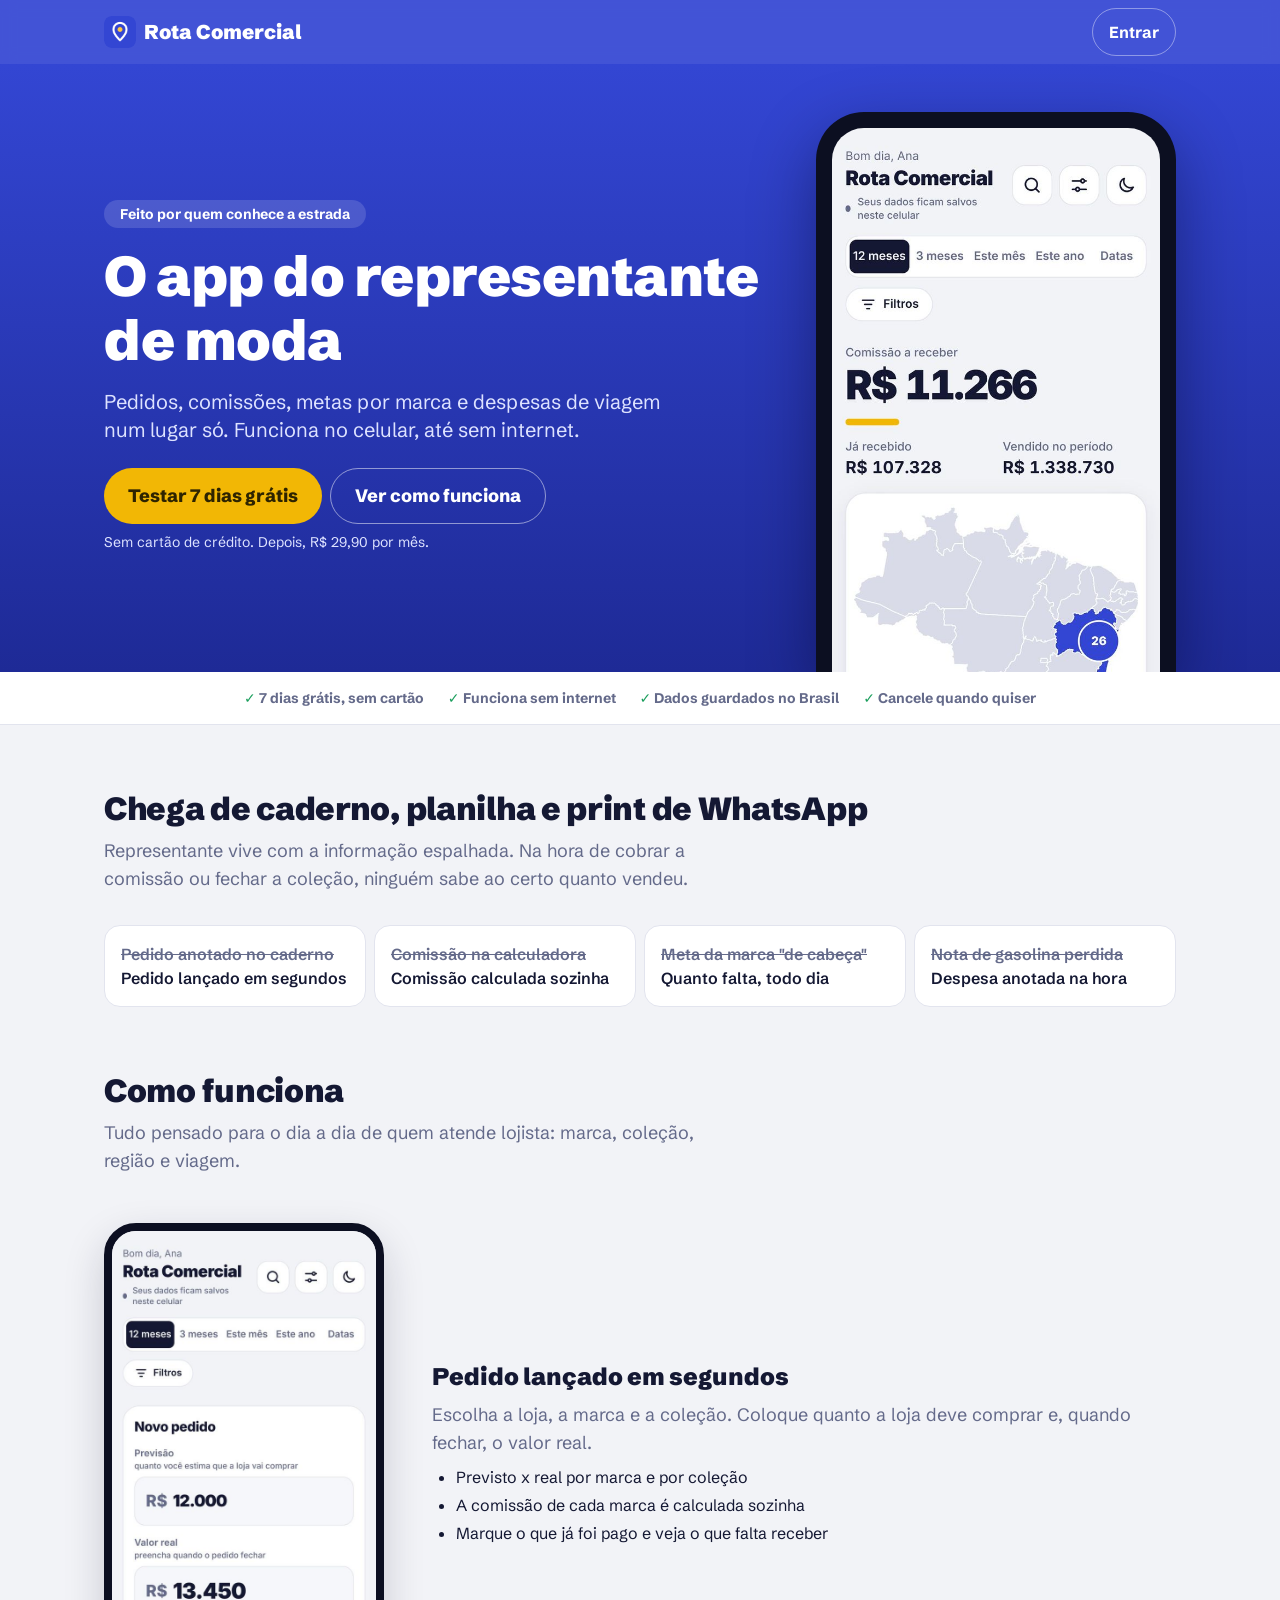
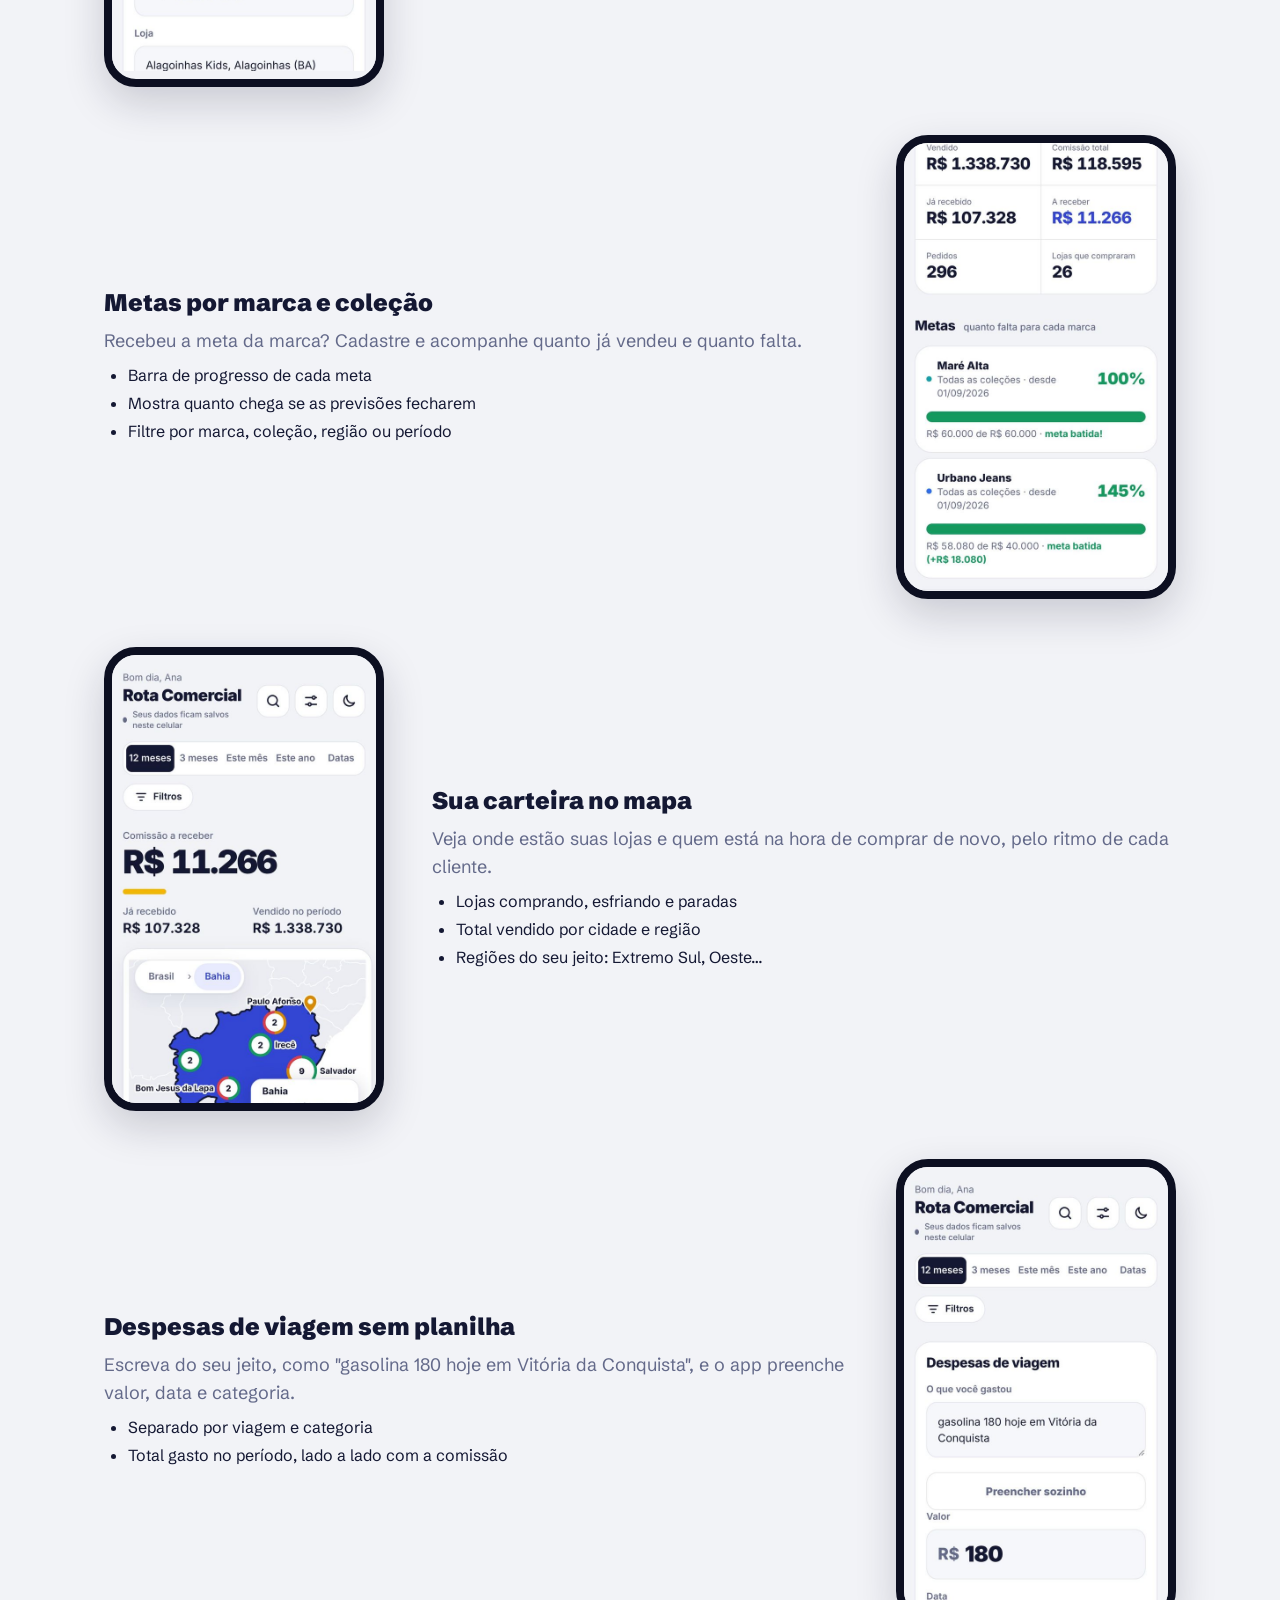
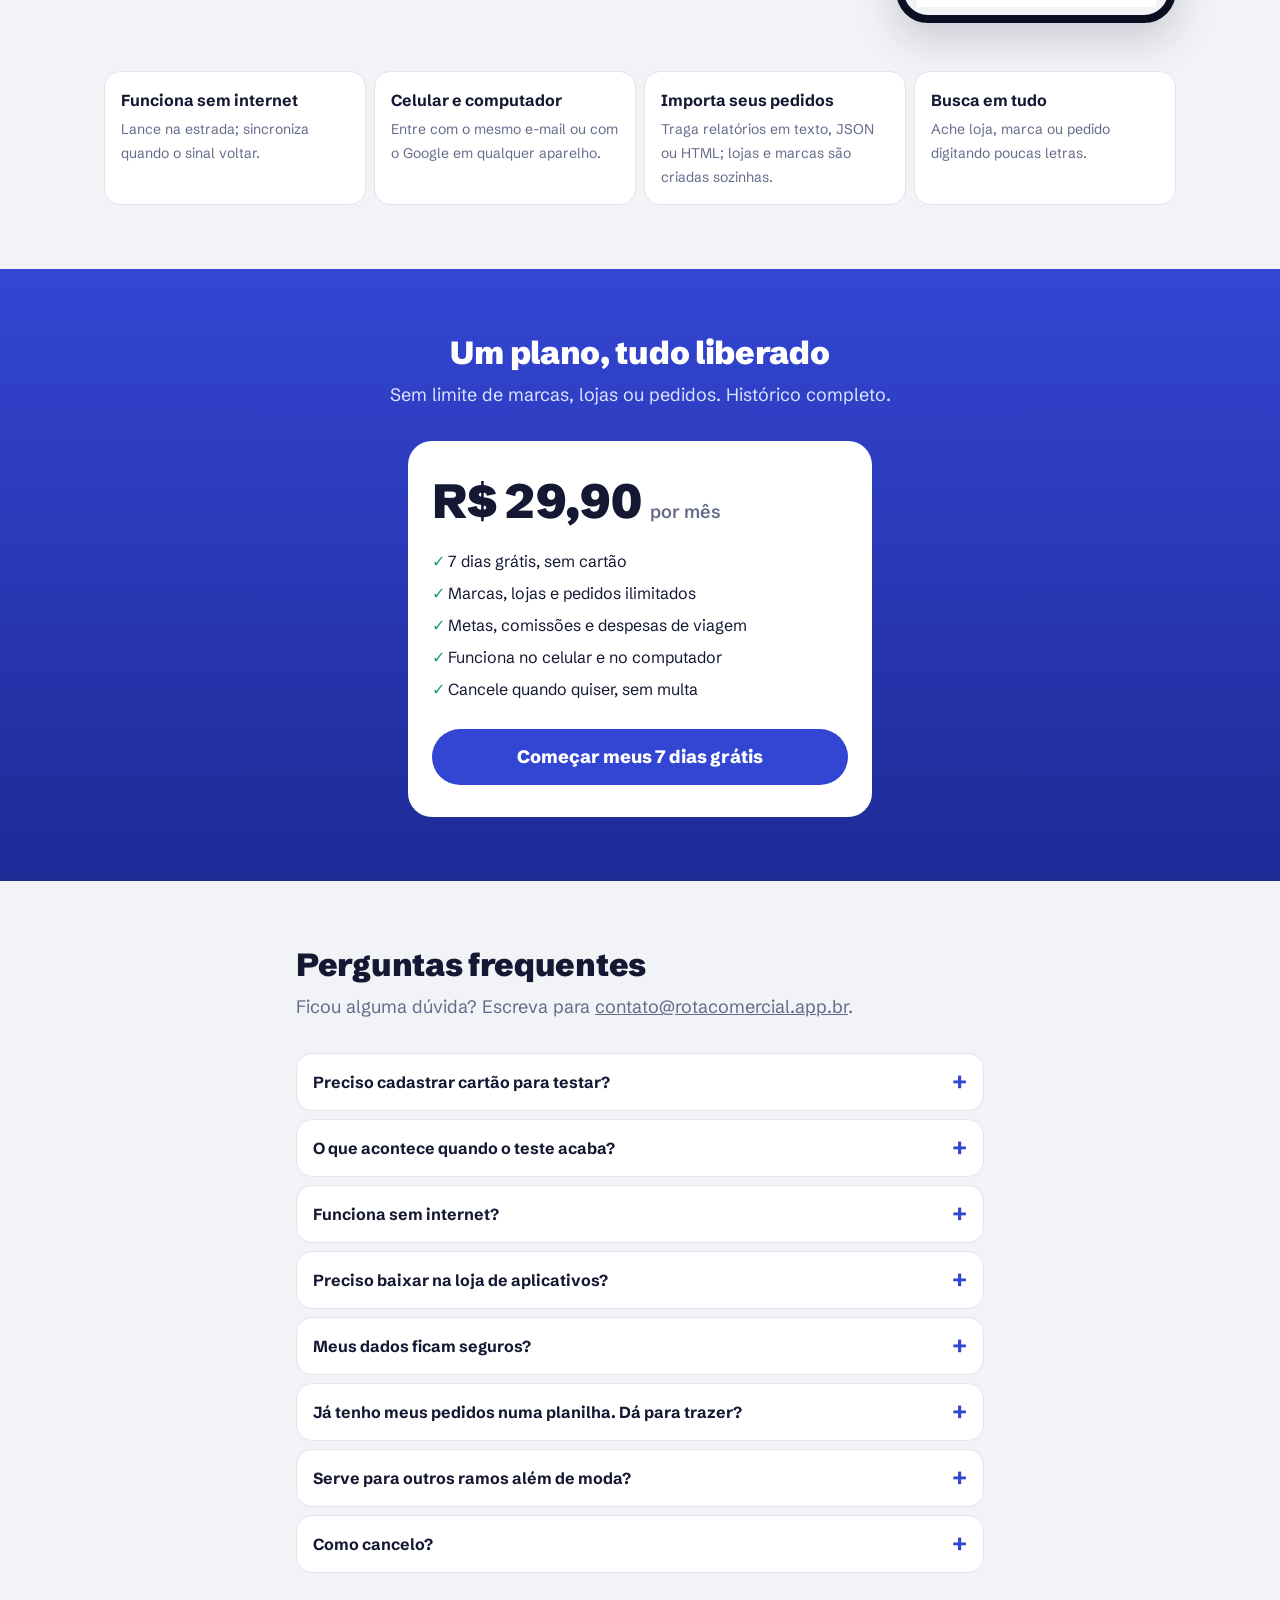
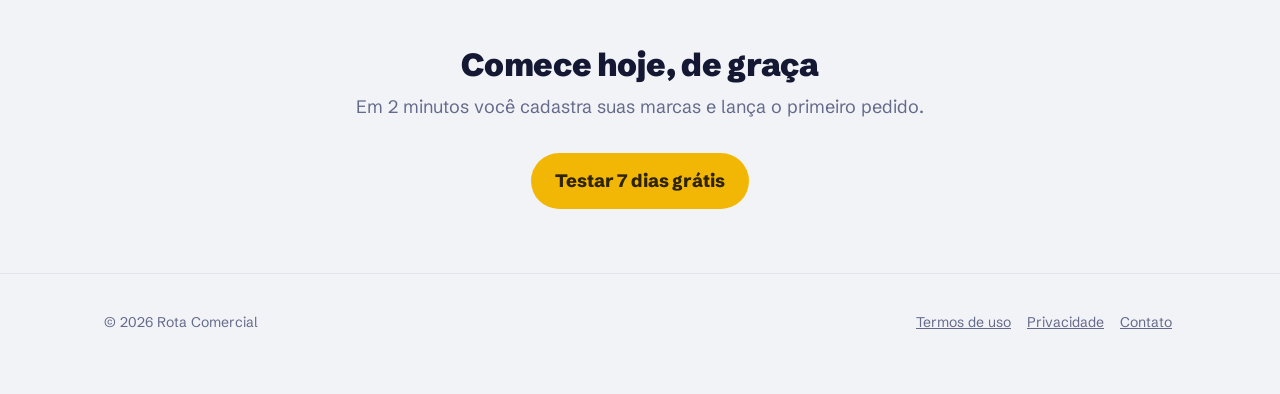
==== conheca/index.html @ 09af939c "Página de vendas com telas animadas - 4 vídeos curtos em loop (pedido, metas, mapa, despesa), sem so" ====
<!DOCTYPE html>
<html lang="pt-BR">
<head>
<meta charset="utf-8">
<meta name="viewport" content="width=device-width,initial-scale=1,viewport-fit=cover">
<title>Rota Comercial · o app do representante de moda</title>
<meta name="description" content="Pedidos, comissões, metas por marca e despesas de viagem num lugar só. Teste grátis por 7 dias, sem cartão.">
<meta property="og:title" content="Rota Comercial · o app do representante de moda">
<meta property="og:description" content="Pedidos, comissões, metas por marca e despesas de viagem num lugar só. 7 dias grátis, sem cartão.">
<meta property="og:image" content="https://rotacomercial.app.br/conheca/img/compartilhar.jpg">
<meta property="og:url" content="https://rotacomercial.app.br/conheca/">
<meta property="og:type" content="website">
<meta name="twitter:card" content="summary_large_image">
<meta name="theme-color" content="#3346D3">
<link rel="icon" type="image/png" sizes="32x32" href="../icons/favicon-32.png">
<link rel="apple-touch-icon" href="../icons/apple-touch-icon.png">
<link rel="preconnect" href="https://fonts.googleapis.com">
<link href="https://fonts.googleapis.com/css2?family=Schibsted+Grotesk:wght@400;500;600;700;800;900&display=swap" rel="stylesheet">
<style>
:root{--azul:#3346D3;--azul2:#1E2A96;--ink:#141833;--muted:#646A8A;--line:#E2E4EE;--bg:#F2F3F7;--soft:#DDE2FF;--amarelo:#F2B705;--amarelo-ink:#2E2400;--ok:#1A9E5C;
  --s1:4px;--s2:8px;--s3:16px;--s4:24px;--s5:32px;--s6:40px;--s7:48px;--s8:64px;--r1:8px;--r2:16px;--r3:24px;--pill:999px}
*{box-sizing:border-box}
html{scroll-behavior:smooth}
body{margin:0;font-family:'Schibsted Grotesk',system-ui,-apple-system,sans-serif;font-size:16px;line-height:24px;color:var(--ink);background:var(--bg)}
a{color:inherit}
.wrap{max-width:1104px;margin:0 auto;padding:0 var(--s3)}
/* topo */
.topo{position:sticky;top:0;z-index:10;background:rgba(51,70,211,.92);backdrop-filter:blur(8px);-webkit-backdrop-filter:blur(8px);color:#fff}
.topo .wrap{display:flex;align-items:center;justify-content:space-between;min-height:64px}
.marca{display:flex;align-items:center;gap:var(--s2);font-weight:900;font-size:20px;line-height:28px;text-decoration:none}
.marca img{width:32px;height:32px;border-radius:var(--r1)}
.entrar{display:inline-flex;align-items:center;min-height:48px;padding:0 var(--s3);border-radius:var(--pill);font-weight:700;text-decoration:none;border:1px solid rgba(255,255,255,.4)}
/* hero */
.hero{background:linear-gradient(180deg,var(--azul),var(--azul2));color:#fff;overflow:hidden}
.hero .wrap{display:grid;gap:var(--s5);padding-top:var(--s7);padding-bottom:0}
.selo{display:inline-block;background:rgba(255,255,255,.14);border-radius:var(--pill);padding:var(--s1) var(--s3);font-size:14px;line-height:20px;font-weight:700;margin:0 0 var(--s3)}
h1{font-size:40px;line-height:48px;font-weight:900;margin:0 0 var(--s3);letter-spacing:-.5px}
.hero p.lead{font-size:20px;line-height:28px;color:var(--soft);margin:0 0 var(--s4);max-width:560px}
.ctas{display:flex;flex-wrap:wrap;gap:var(--s2);align-items:center}
.btn{display:inline-flex;align-items:center;justify-content:center;min-height:56px;padding:0 var(--s4);border-radius:var(--pill);font-weight:800;font-size:18px;line-height:24px;text-decoration:none;border:0;cursor:pointer}
.btn.amarelo{background:var(--amarelo);color:var(--amarelo-ink)}
.btn.vazado{color:#fff;border:1px solid rgba(255,255,255,.5)}
.btn.azul{background:var(--azul);color:#fff}
.miuda{font-size:14px;line-height:20px;color:var(--soft);margin:var(--s2) 0 0}
.celular{justify-self:center;width:280px;background:#0C0F21;border-radius:48px 48px 0 0;padding:16px 16px 0;box-shadow:0 24px 64px rgba(0,0,30,.4)}
.celular{height:480px;overflow:hidden}
.celular img{display:block;width:100%;height:auto;border-radius:32px 32px 0 0}
img{max-width:100%;height:auto}
@media (min-width:880px){
  .hero .wrap{grid-template-columns:1fr 360px;align-items:end;padding-top:var(--s7)}
  .hero .texto{align-self:center;padding-bottom:var(--s5)}
  h1{font-size:56px;line-height:64px}
  .celular{width:360px;height:560px}
}
/* faixa */
.faixa{background:#fff;border-bottom:1px solid var(--line)}
.faixa ul{list-style:none;margin:0;padding:var(--s3) 0;display:flex;flex-wrap:wrap;gap:var(--s2) var(--s4);justify-content:center;font-weight:700;font-size:14px;line-height:20px;color:var(--muted)}
.faixa li::before{content:"✓ ";color:var(--ok)}
/* seções */
section{padding:var(--s8) 0}
h2{font-size:32px;line-height:40px;font-weight:900;margin:0 0 var(--s2);letter-spacing:-.3px}
.sub{color:var(--muted);font-size:18px;line-height:28px;margin:0 0 var(--s5);max-width:640px}
.dor{display:grid;gap:var(--s2);grid-template-columns:repeat(auto-fit,minmax(200px,1fr));margin-top:var(--s4)}
.dor div{background:#fff;border:1px solid var(--line);border-radius:var(--r2);padding:var(--s3);font-weight:600}
.dor s{color:var(--muted)}
.recurso{display:grid;gap:var(--s4);align-items:center;margin-top:var(--s7)}
.recurso .foto{justify-self:center;width:240px;border-radius:32px;border:8px solid #0C0F21;overflow:hidden;box-shadow:0 16px 40px rgba(20,24,51,.18);height:400px}
.recurso .foto img,.recurso .foto video{display:block;width:100%;height:auto}
.recurso h3{font-size:24px;line-height:32px;font-weight:900;margin:0 0 var(--s2)}
.recurso p{margin:0 0 var(--s2);color:var(--muted);font-size:18px;line-height:28px}
.recurso ul{margin:0;padding-left:var(--s4);color:var(--ink)}
.recurso li{margin-bottom:var(--s1)}
@media (min-width:880px){
  .recurso{grid-template-columns:280px 1fr;gap:var(--s7)}
  .recurso.inv{grid-template-columns:1fr 280px}.recurso.inv .foto{order:2}
  .recurso .foto{width:280px;height:464px}
}
.mais{display:grid;gap:var(--s2);grid-template-columns:repeat(auto-fit,minmax(240px,1fr));margin-top:var(--s7)}
.mais div{background:#fff;border:1px solid var(--line);border-radius:var(--r2);padding:var(--s3)}
.mais b{display:block;margin-bottom:var(--s1)}
.mais span{color:var(--muted);font-size:14px;line-height:20px}
/* preço */
.preco{background:linear-gradient(180deg,var(--azul),var(--azul2));color:#fff;text-align:center}
.preco .sub{color:var(--soft);margin-left:auto;margin-right:auto}
.cartao{background:#fff;color:var(--ink);max-width:464px;margin:0 auto;border-radius:var(--r3);padding:var(--s5) var(--s4);text-align:left}
.valor{font-size:48px;line-height:56px;font-weight:900}
.valor small{font-size:18px;line-height:24px;font-weight:600;color:var(--muted)}
.cartao ul{list-style:none;padding:0;margin:var(--s3) 0 var(--s4)}
.cartao li{padding:var(--s1) 0}
.cartao li::before{content:"✓  ";color:var(--ok);font-weight:900}
.cartao .btn{width:100%}
/* faq */
details{background:#fff;border:1px solid var(--line);border-radius:var(--r2);margin-bottom:var(--s2)}
summary{cursor:pointer;min-height:56px;display:flex;align-items:center;padding:var(--s2) var(--s3);font-weight:700;list-style:none}
summary::-webkit-details-marker{display:none}
summary::after{content:"+";margin-left:auto;font-size:24px;color:var(--azul);padding-left:var(--s2)}
details[open] summary::after{content:"–"}
details p{margin:0;padding:0 var(--s3) var(--s3);color:var(--muted)}
/* final */
.final{text-align:center}
.final .sub{margin-left:auto;margin-right:auto}
footer{border-top:1px solid var(--line);padding:var(--s4) 0 var(--s7);color:var(--muted);font-size:14px;line-height:20px}
footer .wrap{display:flex;flex-wrap:wrap;gap:var(--s2) var(--s3);justify-content:space-between;align-items:center}
footer nav{display:flex;flex-wrap:wrap;gap:0 var(--s2)}
footer nav a{display:inline-flex;align-items:center;min-height:48px;padding:0 var(--s1)}
</style>
</head>
<body>
<header class="topo"><div class="wrap">
  <a class="marca" href="./"><img src="../icons/icon-192.png" alt="">Rota Comercial</a>
  <a class="entrar" href="../">Entrar</a>
</div></header>

<main>
<div class="hero"><div class="wrap">
  <div class="texto">
    <p class="selo">Feito por quem conhece a estrada</p>
    <h1>O app do representante de moda</h1>
    <p class="lead">Pedidos, comissões, metas por marca e despesas de viagem num lugar só. Funciona no celular, até sem internet.</p>
    <div class="ctas">
      <a class="btn amarelo" href="../?criar=1">Testar 7 dias grátis</a>
      <a class="btn vazado" href="#como-funciona">Ver como funciona</a>
    </div>
    <p class="miuda">Sem cartão de crédito. Depois, R$ 29,90 por mês.</p>
  </div>
  <div class="celular"><img src="img/mapa.jpg" width="600" height="1154" alt="Tela inicial do app com a comissão a receber e o mapa das lojas"></div>
</div></div>

<div class="faixa"><div class="wrap"><ul>
  <li>7 dias grátis, sem cartão</li><li>Funciona sem internet</li><li>Dados guardados no Brasil</li><li>Cancele quando quiser</li>
</ul></div></div>

<section><div class="wrap">
  <h2>Chega de caderno, planilha e print de WhatsApp</h2>
  <p class="sub">Representante vive com a informação espalhada. Na hora de cobrar a comissão ou fechar a coleção, ninguém sabe ao certo quanto vendeu.</p>
  <div class="dor">
    <div><s>Pedido anotado no caderno</s><br>Pedido lançado em segundos</div>
    <div><s>Comissão na calculadora</s><br>Comissão calculada sozinha</div>
    <div><s>Meta da marca "de cabeça"</s><br>Quanto falta, todo dia</div>
    <div><s>Nota de gasolina perdida</s><br>Despesa anotada na hora</div>
  </div>
</div></section>

<section id="como-funciona" style="padding-top:0"><div class="wrap">
  <h2>Como funciona</h2>
  <p class="sub">Tudo pensado para o dia a dia de quem atende lojista: marca, coleção, região e viagem.</p>

  <div class="recurso">
    <div class="foto"><video src="video/pedido.mp4" poster="img/pedido.jpg" autoplay muted loop playsinline preload="metadata" aria-label="Lançando um pedido com previsão e valor real"></video></div>
    <div><h3>Pedido lançado em segundos</h3>
      <p>Escolha a loja, a marca e a coleção. Coloque quanto a loja deve comprar e, quando fechar, o valor real.</p>
      <ul><li>Previsto x real por marca e por coleção</li><li>A comissão de cada marca é calculada sozinha</li><li>Marque o que já foi pago e veja o que falta receber</li></ul></div>
  </div>

  <div class="recurso inv">
    <div class="foto"><video src="video/metas.mp4" poster="img/metas.jpg" autoplay muted loop playsinline preload="metadata" aria-label="Barra da meta da marca enchendo até 100%"></video></div>
    <div><h3>Metas por marca e coleção</h3>
      <p>Recebeu a meta da marca? Cadastre e acompanhe quanto já vendeu e quanto falta.</p>
      <ul><li>Barra de progresso de cada meta</li><li>Mostra quanto chega se as previsões fecharem</li><li>Filtre por marca, coleção, região ou período</li></ul></div>
  </div>

  <div class="recurso">
    <div class="foto"><video src="video/mapa-bahia.mp4" poster="img/mapa-bahia.jpg" autoplay muted loop playsinline preload="metadata" aria-label="Tocando na Bahia para ver as lojas no mapa"></video></div>
    <div><h3>Sua carteira no mapa</h3>
      <p>Veja onde estão suas lojas e quem está na hora de comprar de novo, pelo ritmo de cada cliente.</p>
      <ul><li>Lojas comprando, esfriando e paradas</li><li>Total vendido por cidade e região</li><li>Regiões do seu jeito: Extremo Sul, Oeste…</li></ul></div>
  </div>

  <div class="recurso inv">
    <div class="foto"><video src="video/despesa.mp4" poster="img/despesa.jpg" autoplay muted loop playsinline preload="metadata" aria-label="Escrevendo uma despesa e o app preenchendo sozinho"></video></div>
    <div><h3>Despesas de viagem sem planilha</h3>
      <p>Escreva do seu jeito, como "gasolina 180 hoje em Vitória da Conquista", e o app preenche valor, data e categoria.</p>
      <ul><li>Separado por viagem e categoria</li><li>Total gasto no período, lado a lado com a comissão</li></ul></div>
  </div>

  <div class="mais">
    <div><b>Funciona sem internet</b><span>Lance na estrada; sincroniza quando o sinal voltar.</span></div>
    <div><b>Celular e computador</b><span>Entre com o mesmo e-mail ou com o Google em qualquer aparelho.</span></div>
    <div><b>Importa seus pedidos</b><span>Traga relatórios em texto, JSON ou HTML; lojas e marcas são criadas sozinhas.</span></div>
    <div><b>Busca em tudo</b><span>Ache loja, marca ou pedido digitando poucas letras.</span></div>
  </div>
</div></section>

<section class="preco" id="preco"><div class="wrap">
  <h2>Um plano, tudo liberado</h2>
  <p class="sub">Sem limite de marcas, lojas ou pedidos. Histórico completo.</p>
  <div class="cartao">
    <div class="valor">R$ 29,90 <small>por mês</small></div>
    <ul><li>7 dias grátis, sem cartão</li><li>Marcas, lojas e pedidos ilimitados</li><li>Metas, comissões e despesas de viagem</li><li>Funciona no celular e no computador</li><li>Cancele quando quiser, sem multa</li></ul>
    <a class="btn azul" href="../?criar=1">Começar meus 7 dias grátis</a>
  </div>
</div></section>

<section><div class="wrap" style="max-width:720px">
  <h2>Perguntas frequentes</h2>
  <p class="sub">Ficou alguma dúvida? Escreva para <a href="mailto:contato@rotacomercial.app.br">contato@rotacomercial.app.br</a>.</p>
  <details><summary>Preciso cadastrar cartão para testar?</summary><p>Não. Você usa tudo por 7 dias sem cartão. Se gostar, assina depois por PIX.</p></details>
  <details><summary>O que acontece quando o teste acaba?</summary><p>Você continua vendo e baixando todos os seus dados. Só não consegue lançar coisas novas até assinar. Nada é apagado.</p></details>
  <details><summary>Funciona sem internet?</summary><p>Sim. O app guarda tudo no celular e envia para a sua conta quando a internet voltar.</p></details>
  <details><summary>Preciso baixar na loja de aplicativos?</summary><p>Não. Abra rotacomercial.app.br no celular e toque em "Adicionar à tela de início". Ele fica com ícone e abre como um app.</p></details>
  <details><summary>Meus dados ficam seguros?</summary><p>Ficam guardados em servidores no Brasil, só você vê, e você pode baixar ou excluir tudo quando quiser. Veja a <a href="../privacidade.html">política de privacidade</a>.</p></details>
  <details><summary>Já tenho meus pedidos numa planilha. Dá para trazer?</summary><p>Dá. O app importa relatórios em texto, JSON ou HTML e cria as lojas e marcas sozinho.</p></details>
  <details><summary>Serve para outros ramos além de moda?</summary><p>Serve para qualquer representante que trabalhe com marcas e lojas. Coleções e regiões você mesmo define.</p></details>
  <details><summary>Como cancelo?</summary><p>É só não renovar ou nos avisar. Não tem multa nem fidelidade.</p></details>
</div></section>

<section class="final" style="padding-top:0"><div class="wrap">
  <h2>Comece hoje, de graça</h2>
  <p class="sub">Em 2 minutos você cadastra suas marcas e lança o primeiro pedido.</p>
  <a class="btn amarelo" href="../?criar=1">Testar 7 dias grátis</a>
</div></section>
</main>

<footer><div class="wrap">
  <span>© 2026 Rota Comercial</span>
  <nav><a href="../termos.html">Termos de uso</a><a href="../privacidade.html">Privacidade</a><a href="mailto:contato@rotacomercial.app.br">Contato</a></nav>
</div></footer>
<script>
// Quem pediu menos movimento no aparelho vê a imagem parada
if(matchMedia('(prefers-reduced-motion: reduce)').matches)document.querySelectorAll('video').forEach(v=>{v.removeAttribute('autoplay');v.pause()});
</script>
</body>
</html>
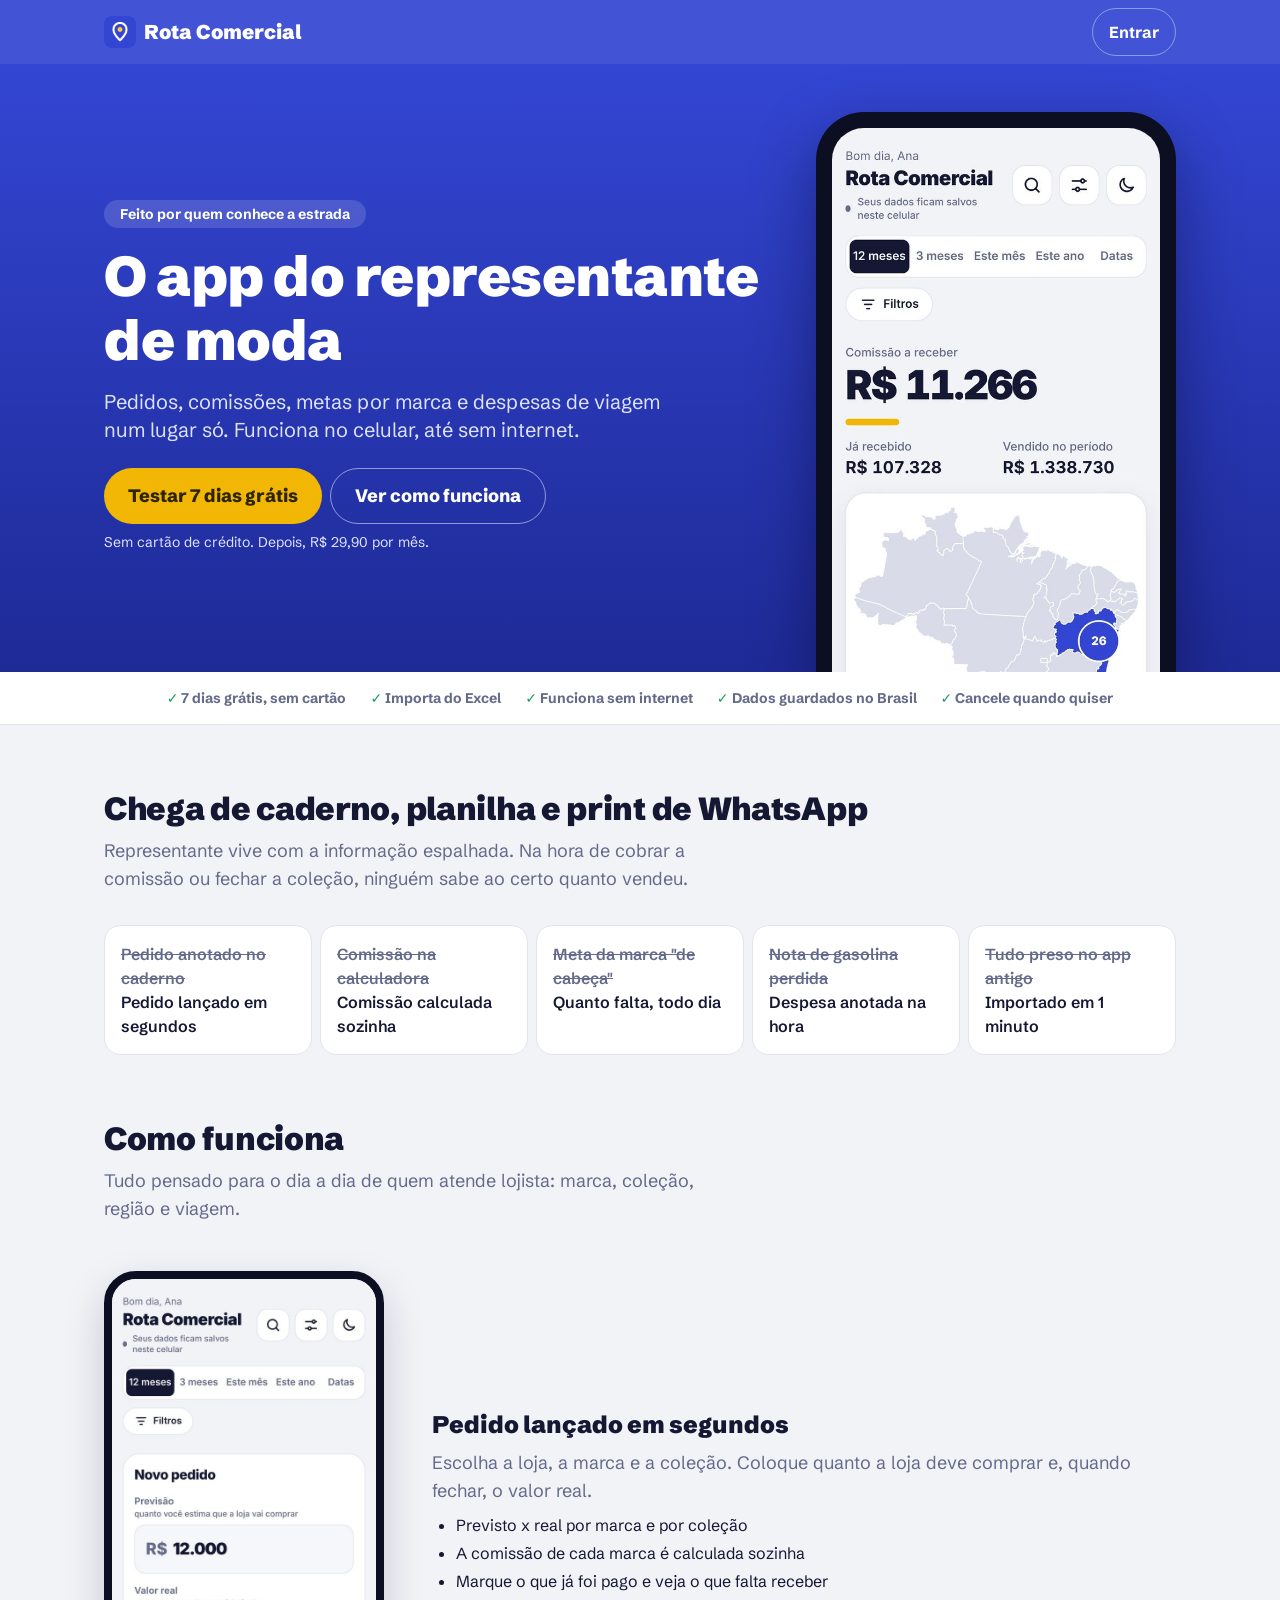
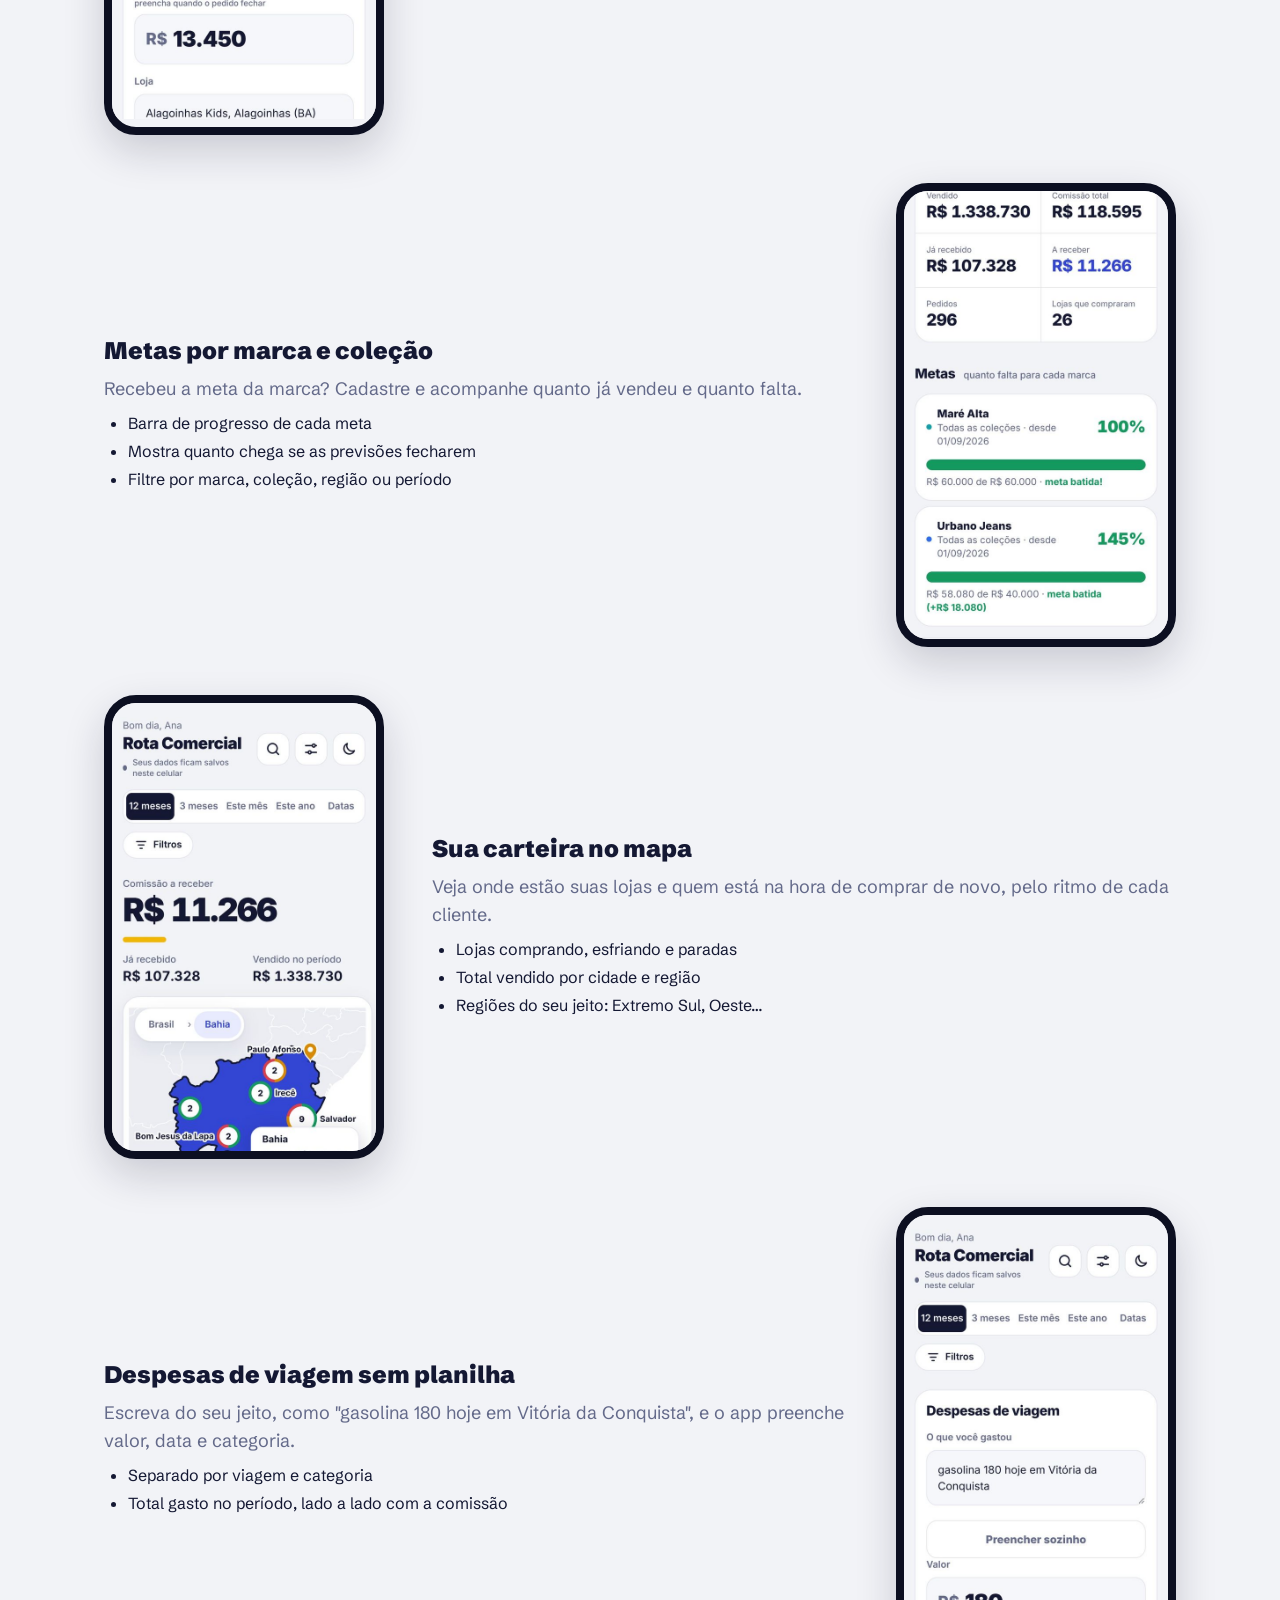
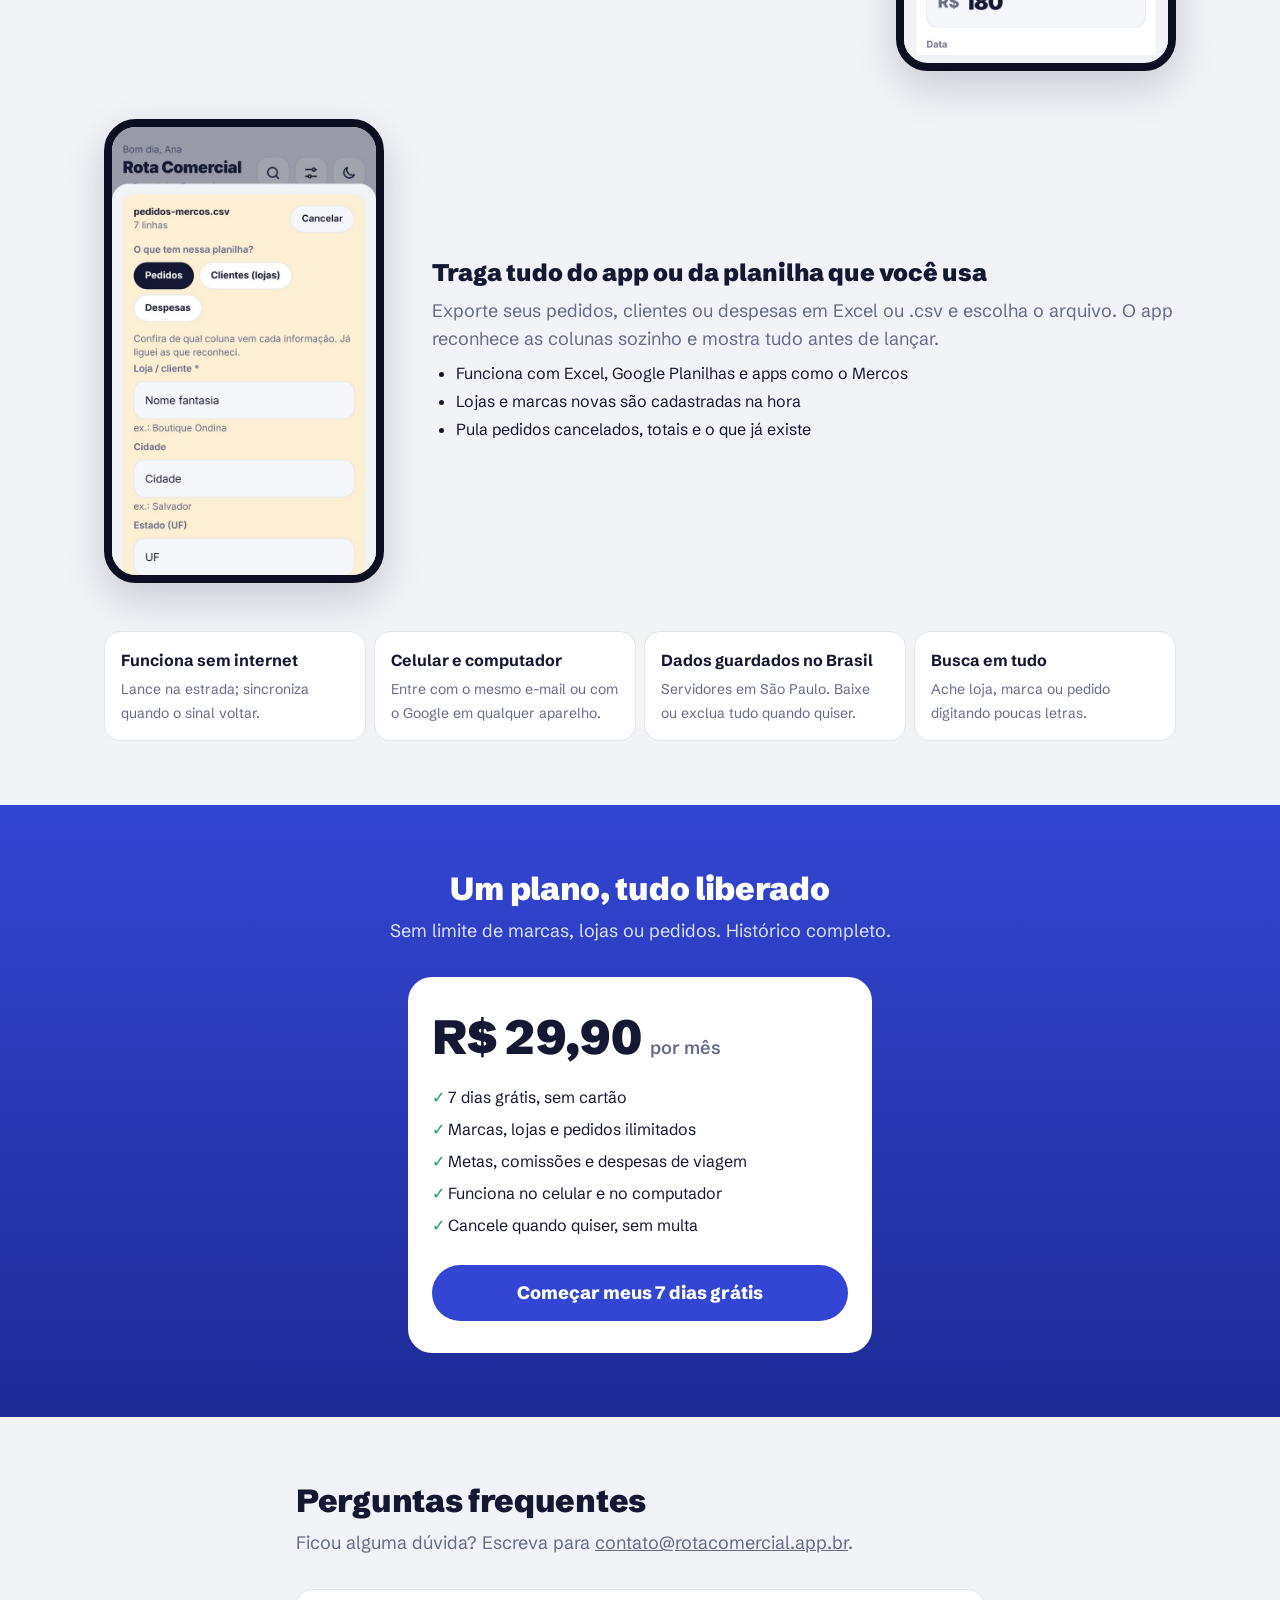
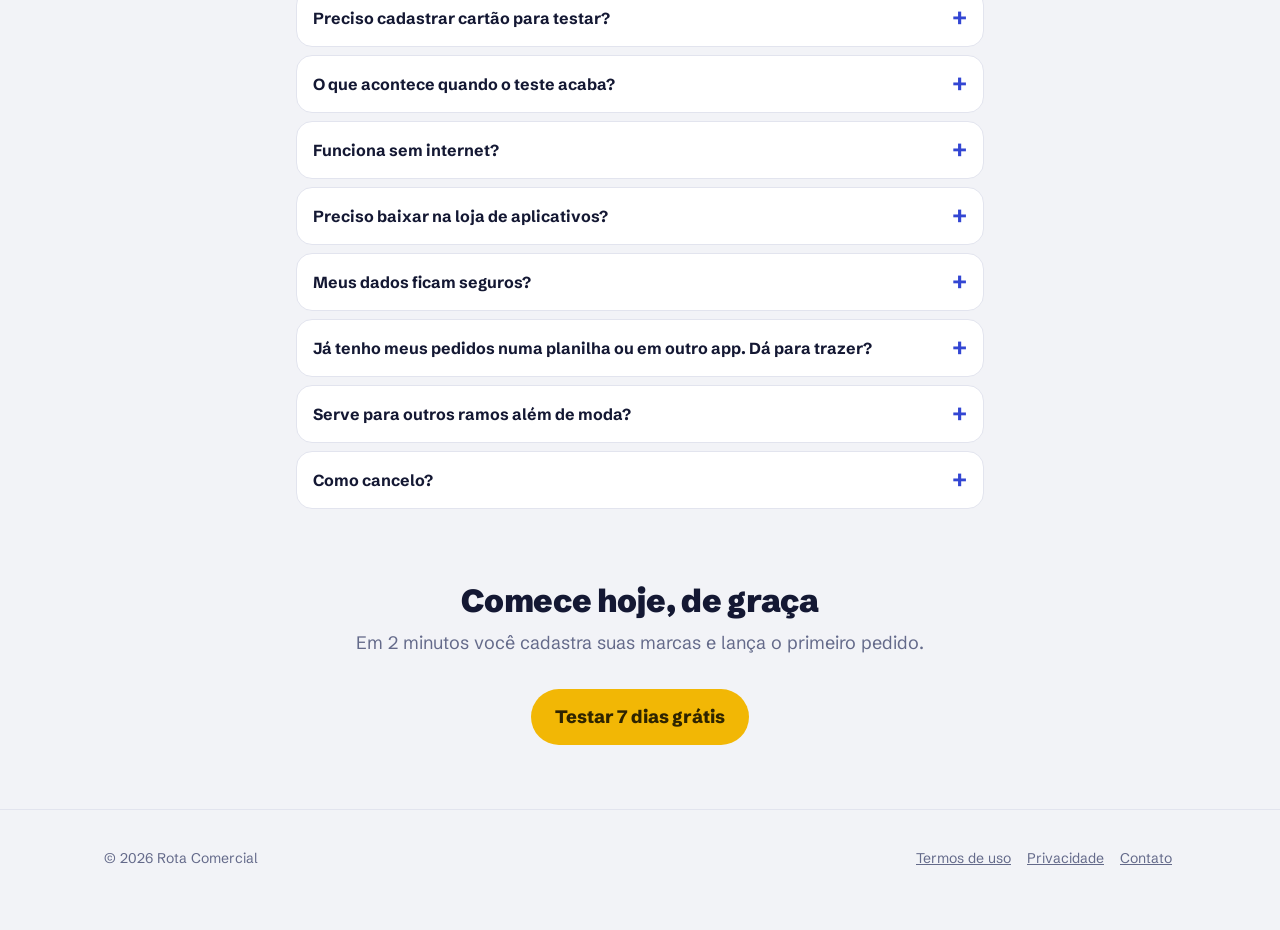
==== commit d10c97b9: "Página de vendas mostra a importação de planilhas - Novo bloco 'Traga tudo do app ou da planilha que" ====
--- a/conheca/index.html
+++ b/conheca/index.html
@@ -127,7 +127,7 @@
 </div></div>
 
 <div class="faixa"><div class="wrap"><ul>
-  <li>7 dias grátis, sem cartão</li><li>Funciona sem internet</li><li>Dados guardados no Brasil</li><li>Cancele quando quiser</li>
+  <li>7 dias grátis, sem cartão</li><li>Importa do Excel</li><li>Funciona sem internet</li><li>Dados guardados no Brasil</li><li>Cancele quando quiser</li>
 </ul></div></div>
 
 <section><div class="wrap">
@@ -138,6 +138,7 @@
     <div><s>Comissão na calculadora</s><br>Comissão calculada sozinha</div>
     <div><s>Meta da marca "de cabeça"</s><br>Quanto falta, todo dia</div>
     <div><s>Nota de gasolina perdida</s><br>Despesa anotada na hora</div>
+    <div><s>Tudo preso no app antigo</s><br>Importado em 1 minuto</div>
   </div>
 </div></section>
 
@@ -173,10 +174,17 @@
       <ul><li>Separado por viagem e categoria</li><li>Total gasto no período, lado a lado com a comissão</li></ul></div>
   </div>
 
+  <div class="recurso" id="importar">
+    <div class="foto"><video src="video/importar.mp4" poster="img/importar.jpg" autoplay muted loop playsinline preload="metadata" aria-label="Importando uma planilha de pedidos: o app reconhece as colunas e lança tudo"></video></div>
+    <div><h3>Traga tudo do app ou da planilha que você usa</h3>
+      <p>Exporte seus pedidos, clientes ou despesas em Excel ou .csv e escolha o arquivo. O app reconhece as colunas sozinho e mostra tudo antes de lançar.</p>
+      <ul><li>Funciona com Excel, Google Planilhas e apps como o Mercos</li><li>Lojas e marcas novas são cadastradas na hora</li><li>Pula pedidos cancelados, totais e o que já existe</li></ul></div>
+  </div>
+
   <div class="mais">
     <div><b>Funciona sem internet</b><span>Lance na estrada; sincroniza quando o sinal voltar.</span></div>
     <div><b>Celular e computador</b><span>Entre com o mesmo e-mail ou com o Google em qualquer aparelho.</span></div>
-    <div><b>Importa seus pedidos</b><span>Traga relatórios em texto, JSON ou HTML; lojas e marcas são criadas sozinhas.</span></div>
+    <div><b>Dados guardados no Brasil</b><span>Servidores em São Paulo. Baixe ou exclua tudo quando quiser.</span></div>
     <div><b>Busca em tudo</b><span>Ache loja, marca ou pedido digitando poucas letras.</span></div>
   </div>
 </div></section>
@@ -199,7 +207,7 @@
   <details><summary>Funciona sem internet?</summary><p>Sim. O app guarda tudo no celular e envia para a sua conta quando a internet voltar.</p></details>
   <details><summary>Preciso baixar na loja de aplicativos?</summary><p>Não. Abra rotacomercial.app.br no celular e toque em "Adicionar à tela de início". Ele fica com ícone e abre como um app.</p></details>
   <details><summary>Meus dados ficam seguros?</summary><p>Ficam guardados em servidores no Brasil, só você vê, e você pode baixar ou excluir tudo quando quiser. Veja a <a href="../privacidade.html">política de privacidade</a>.</p></details>
-  <details><summary>Já tenho meus pedidos numa planilha. Dá para trazer?</summary><p>Dá. O app importa relatórios em texto, JSON ou HTML e cria as lojas e marcas sozinho.</p></details>
+  <details><summary>Já tenho meus pedidos numa planilha ou em outro app. Dá para trazer?</summary><p>Dá. Exporte em Excel (.xlsx) ou .csv, ou copie a tabela, e importe em Ajustes. O app reconhece as colunas, cadastra as lojas e marcas novas e não repete o que já existe.</p></details>
   <details><summary>Serve para outros ramos além de moda?</summary><p>Serve para qualquer representante que trabalhe com marcas e lojas. Coleções e regiões você mesmo define.</p></details>
   <details><summary>Como cancelo?</summary><p>É só não renovar ou nos avisar. Não tem multa nem fidelidade.</p></details>
 </div></section>
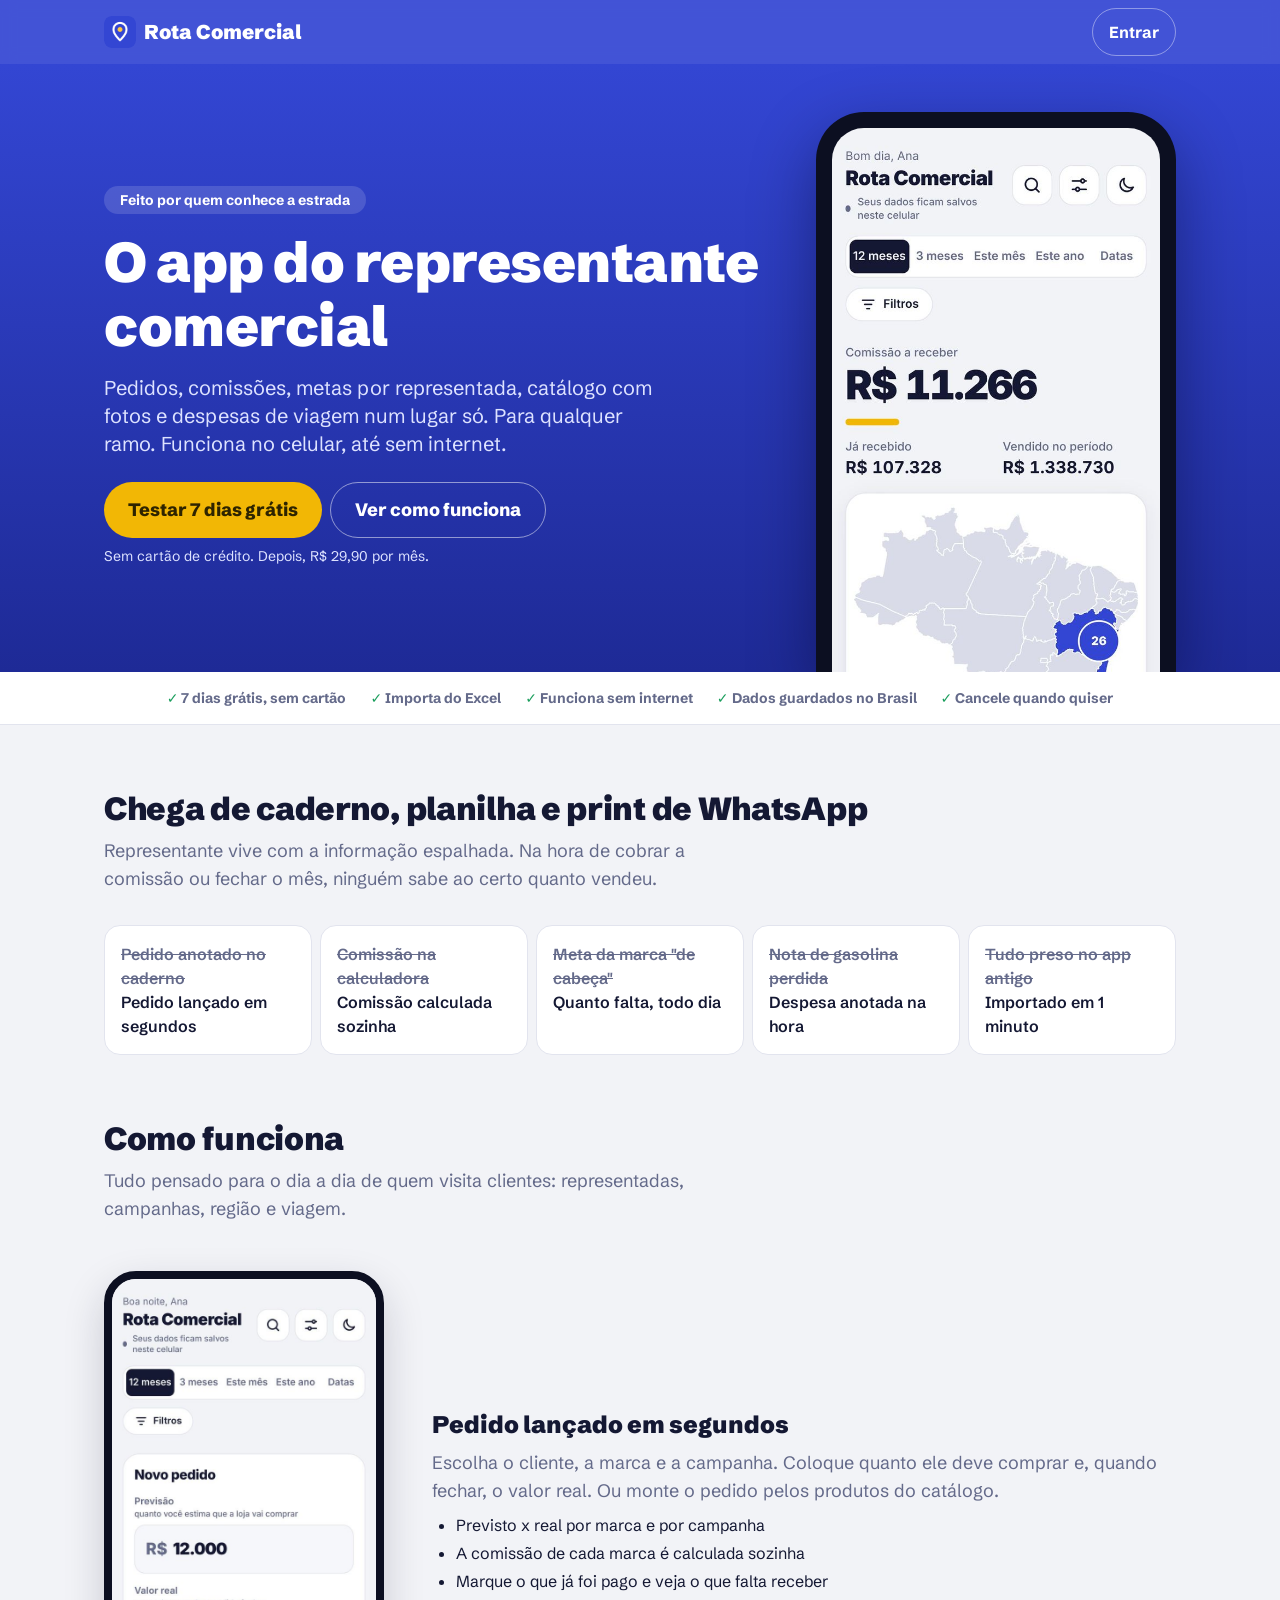
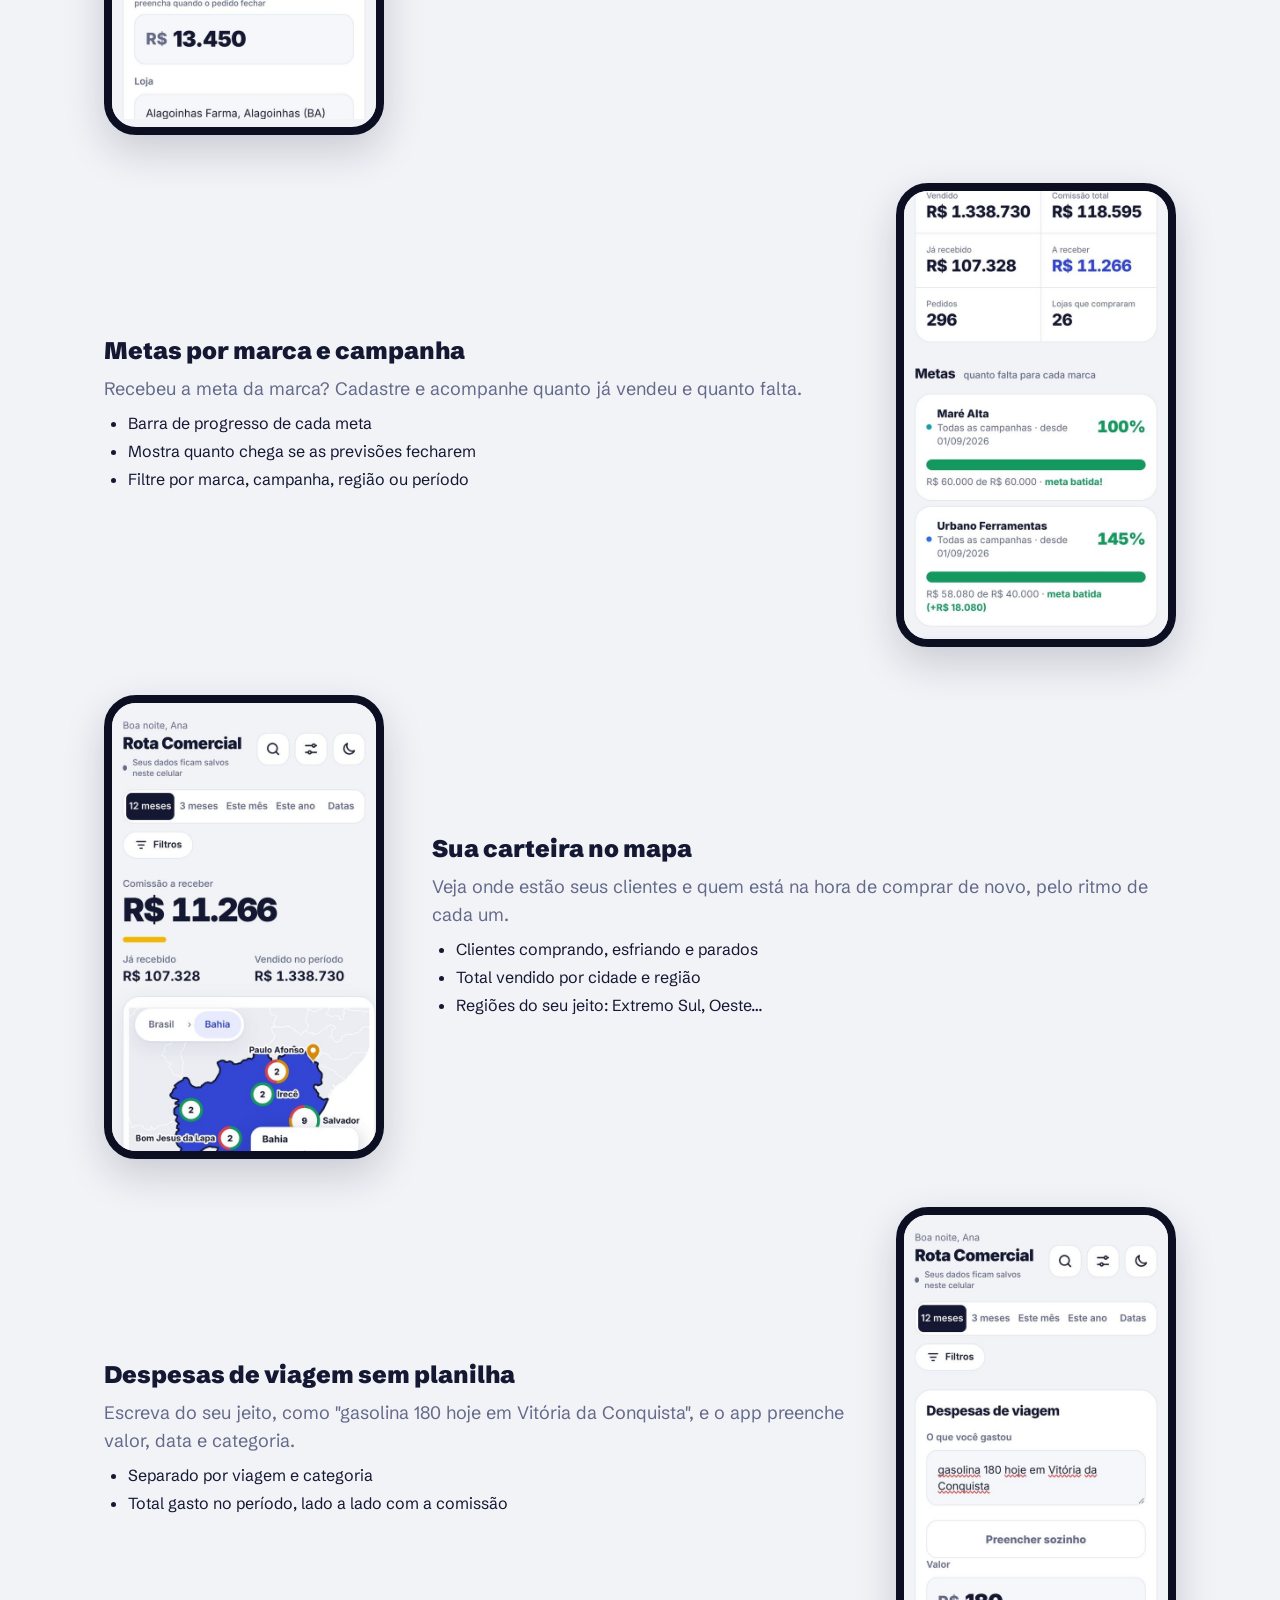
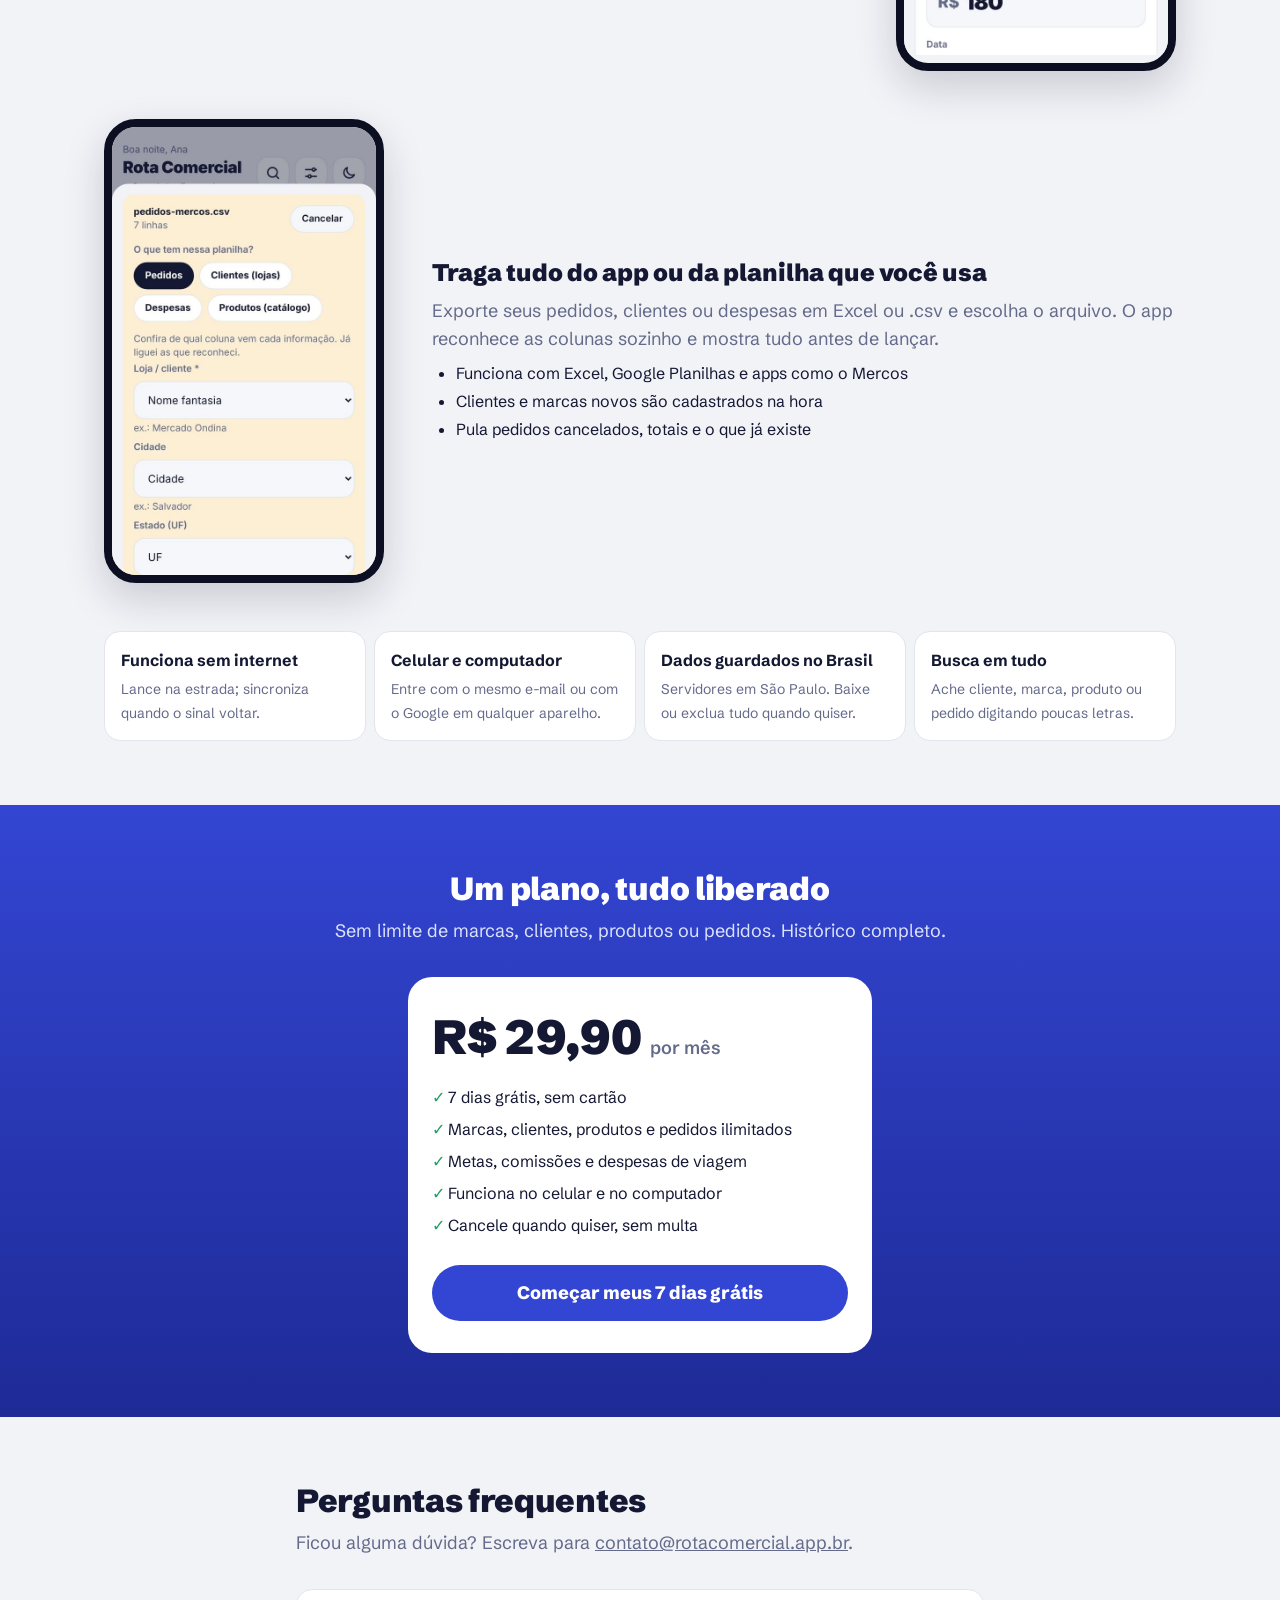
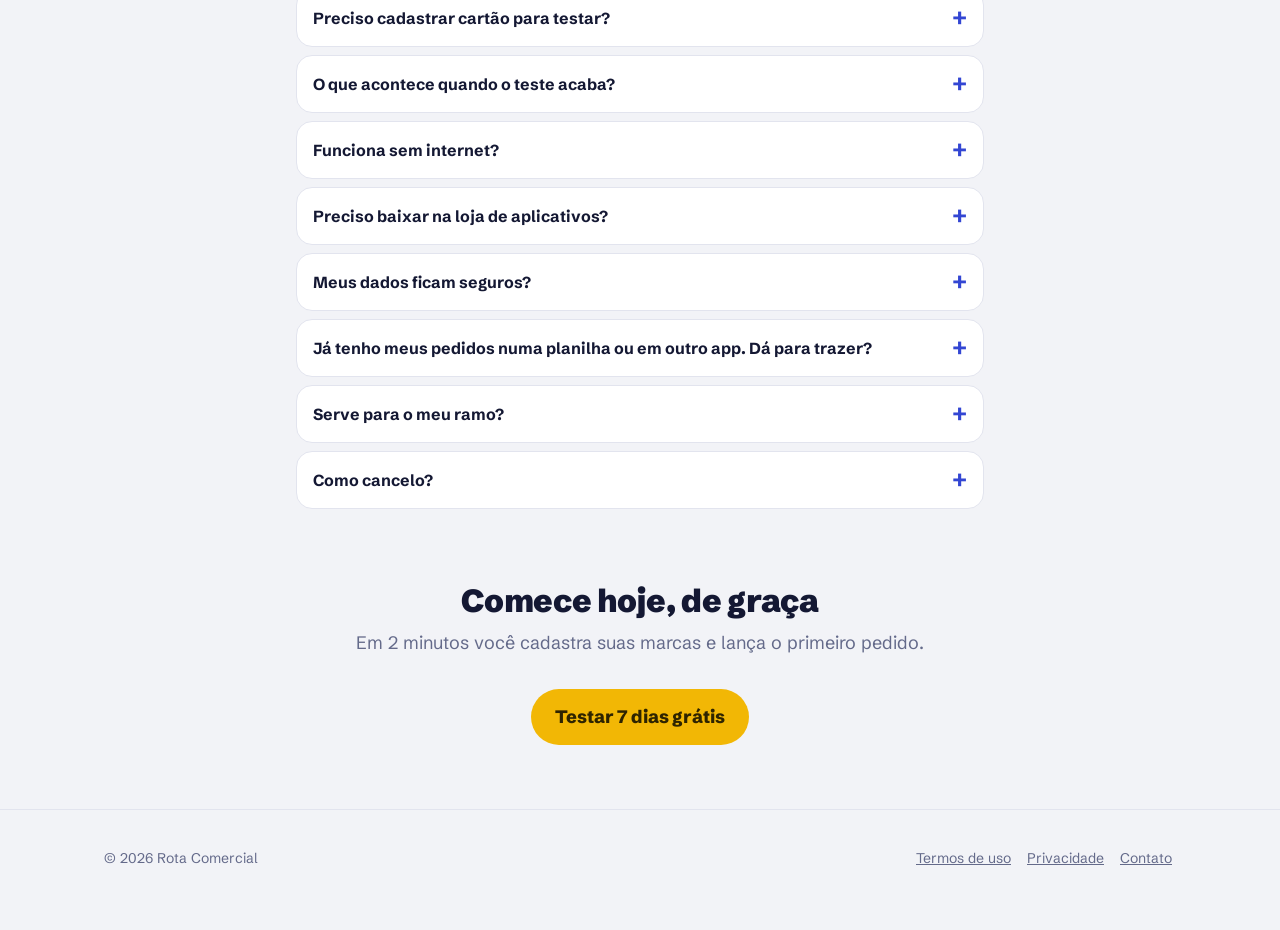
==== commit c886e6c7: "Para representantes de qualquer ramo, não só moda - Página de vendas: 'O app do representante comerc" ====
--- a/conheca/index.html
+++ b/conheca/index.html
@@ -3,10 +3,10 @@
 <head>
 <meta charset="utf-8">
 <meta name="viewport" content="width=device-width,initial-scale=1,viewport-fit=cover">
-<title>Rota Comercial · o app do representante de moda</title>
-<meta name="description" content="Pedidos, comissões, metas por marca e despesas de viagem num lugar só. Teste grátis por 7 dias, sem cartão.">
-<meta property="og:title" content="Rota Comercial · o app do representante de moda">
-<meta property="og:description" content="Pedidos, comissões, metas por marca e despesas de viagem num lugar só. 7 dias grátis, sem cartão.">
+<title>Rota Comercial · o app do representante comercial</title>
+<meta name="description" content="O app do representante comercial de qualquer ramo: pedidos, comissões, metas por marca, catálogo com fotos e despesas de viagem. Teste grátis por 7 dias, sem cartão.">
+<meta property="og:title" content="Rota Comercial · o app do representante comercial">
+<meta property="og:description" content="Pedidos, comissões, metas, catálogo e despesas de viagem para representantes de qualquer ramo. 7 dias grátis, sem cartão.">
 <meta property="og:image" content="https://rotacomercial.app.br/conheca/img/compartilhar.jpg">
 <meta property="og:url" content="https://rotacomercial.app.br/conheca/">
 <meta property="og:type" content="website">
@@ -115,8 +115,8 @@
 <div class="hero"><div class="wrap">
   <div class="texto">
     <p class="selo">Feito por quem conhece a estrada</p>
-    <h1>O app do representante de moda</h1>
-    <p class="lead">Pedidos, comissões, metas por marca e despesas de viagem num lugar só. Funciona no celular, até sem internet.</p>
+    <h1>O app do representante comercial</h1>
+    <p class="lead">Pedidos, comissões, metas por representada, catálogo com fotos e despesas de viagem num lugar só. Para qualquer ramo. Funciona no celular, até sem internet.</p>
     <div class="ctas">
       <a class="btn amarelo" href="../?criar=1">Testar 7 dias grátis</a>
       <a class="btn vazado" href="#como-funciona">Ver como funciona</a>
@@ -132,7 +132,7 @@
 
 <section><div class="wrap">
   <h2>Chega de caderno, planilha e print de WhatsApp</h2>
-  <p class="sub">Representante vive com a informação espalhada. Na hora de cobrar a comissão ou fechar a coleção, ninguém sabe ao certo quanto vendeu.</p>
+  <p class="sub">Representante vive com a informação espalhada. Na hora de cobrar a comissão ou fechar o mês, ninguém sabe ao certo quanto vendeu.</p>
   <div class="dor">
     <div><s>Pedido anotado no caderno</s><br>Pedido lançado em segundos</div>
     <div><s>Comissão na calculadora</s><br>Comissão calculada sozinha</div>
@@ -144,27 +144,27 @@
 
 <section id="como-funciona" style="padding-top:0"><div class="wrap">
   <h2>Como funciona</h2>
-  <p class="sub">Tudo pensado para o dia a dia de quem atende lojista: marca, coleção, região e viagem.</p>
+  <p class="sub">Tudo pensado para o dia a dia de quem visita clientes: representadas, campanhas, região e viagem.</p>
 
   <div class="recurso">
     <div class="foto"><video src="video/pedido.mp4" poster="img/pedido.jpg" autoplay muted loop playsinline preload="metadata" aria-label="Lançando um pedido com previsão e valor real"></video></div>
     <div><h3>Pedido lançado em segundos</h3>
-      <p>Escolha a loja, a marca e a coleção. Coloque quanto a loja deve comprar e, quando fechar, o valor real.</p>
-      <ul><li>Previsto x real por marca e por coleção</li><li>A comissão de cada marca é calculada sozinha</li><li>Marque o que já foi pago e veja o que falta receber</li></ul></div>
+      <p>Escolha o cliente, a marca e a campanha. Coloque quanto ele deve comprar e, quando fechar, o valor real. Ou monte o pedido pelos produtos do catálogo.</p>
+      <ul><li>Previsto x real por marca e por campanha</li><li>A comissão de cada marca é calculada sozinha</li><li>Marque o que já foi pago e veja o que falta receber</li></ul></div>
   </div>
 
   <div class="recurso inv">
     <div class="foto"><video src="video/metas.mp4" poster="img/metas.jpg" autoplay muted loop playsinline preload="metadata" aria-label="Barra da meta da marca enchendo até 100%"></video></div>
-    <div><h3>Metas por marca e coleção</h3>
+    <div><h3>Metas por marca e campanha</h3>
       <p>Recebeu a meta da marca? Cadastre e acompanhe quanto já vendeu e quanto falta.</p>
-      <ul><li>Barra de progresso de cada meta</li><li>Mostra quanto chega se as previsões fecharem</li><li>Filtre por marca, coleção, região ou período</li></ul></div>
+      <ul><li>Barra de progresso de cada meta</li><li>Mostra quanto chega se as previsões fecharem</li><li>Filtre por marca, campanha, região ou período</li></ul></div>
   </div>
 
   <div class="recurso">
     <div class="foto"><video src="video/mapa-bahia.mp4" poster="img/mapa-bahia.jpg" autoplay muted loop playsinline preload="metadata" aria-label="Tocando na Bahia para ver as lojas no mapa"></video></div>
     <div><h3>Sua carteira no mapa</h3>
-      <p>Veja onde estão suas lojas e quem está na hora de comprar de novo, pelo ritmo de cada cliente.</p>
-      <ul><li>Lojas comprando, esfriando e paradas</li><li>Total vendido por cidade e região</li><li>Regiões do seu jeito: Extremo Sul, Oeste…</li></ul></div>
+      <p>Veja onde estão seus clientes e quem está na hora de comprar de novo, pelo ritmo de cada um.</p>
+      <ul><li>Clientes comprando, esfriando e parados</li><li>Total vendido por cidade e região</li><li>Regiões do seu jeito: Extremo Sul, Oeste…</li></ul></div>
   </div>
 
   <div class="recurso inv">
@@ -178,23 +178,23 @@
     <div class="foto"><video src="video/importar.mp4" poster="img/importar.jpg" autoplay muted loop playsinline preload="metadata" aria-label="Importando uma planilha de pedidos: o app reconhece as colunas e lança tudo"></video></div>
     <div><h3>Traga tudo do app ou da planilha que você usa</h3>
       <p>Exporte seus pedidos, clientes ou despesas em Excel ou .csv e escolha o arquivo. O app reconhece as colunas sozinho e mostra tudo antes de lançar.</p>
-      <ul><li>Funciona com Excel, Google Planilhas e apps como o Mercos</li><li>Lojas e marcas novas são cadastradas na hora</li><li>Pula pedidos cancelados, totais e o que já existe</li></ul></div>
+      <ul><li>Funciona com Excel, Google Planilhas e apps como o Mercos</li><li>Clientes e marcas novos são cadastrados na hora</li><li>Pula pedidos cancelados, totais e o que já existe</li></ul></div>
   </div>
 
   <div class="mais">
     <div><b>Funciona sem internet</b><span>Lance na estrada; sincroniza quando o sinal voltar.</span></div>
     <div><b>Celular e computador</b><span>Entre com o mesmo e-mail ou com o Google em qualquer aparelho.</span></div>
     <div><b>Dados guardados no Brasil</b><span>Servidores em São Paulo. Baixe ou exclua tudo quando quiser.</span></div>
-    <div><b>Busca em tudo</b><span>Ache loja, marca ou pedido digitando poucas letras.</span></div>
+    <div><b>Busca em tudo</b><span>Ache cliente, marca, produto ou pedido digitando poucas letras.</span></div>
   </div>
 </div></section>
 
 <section class="preco" id="preco"><div class="wrap">
   <h2>Um plano, tudo liberado</h2>
-  <p class="sub">Sem limite de marcas, lojas ou pedidos. Histórico completo.</p>
+  <p class="sub">Sem limite de marcas, clientes, produtos ou pedidos. Histórico completo.</p>
   <div class="cartao">
     <div class="valor">R$ 29,90 <small>por mês</small></div>
-    <ul><li>7 dias grátis, sem cartão</li><li>Marcas, lojas e pedidos ilimitados</li><li>Metas, comissões e despesas de viagem</li><li>Funciona no celular e no computador</li><li>Cancele quando quiser, sem multa</li></ul>
+    <ul><li>7 dias grátis, sem cartão</li><li>Marcas, clientes, produtos e pedidos ilimitados</li><li>Metas, comissões e despesas de viagem</li><li>Funciona no celular e no computador</li><li>Cancele quando quiser, sem multa</li></ul>
     <a class="btn azul" href="../?criar=1">Começar meus 7 dias grátis</a>
   </div>
 </div></section>
@@ -207,8 +207,8 @@
   <details><summary>Funciona sem internet?</summary><p>Sim. O app guarda tudo no celular e envia para a sua conta quando a internet voltar.</p></details>
   <details><summary>Preciso baixar na loja de aplicativos?</summary><p>Não. Abra rotacomercial.app.br no celular e toque em "Adicionar à tela de início". Ele fica com ícone e abre como um app.</p></details>
   <details><summary>Meus dados ficam seguros?</summary><p>Ficam guardados em servidores no Brasil, só você vê, e você pode baixar ou excluir tudo quando quiser. Veja a <a href="../privacidade.html">política de privacidade</a>.</p></details>
-  <details><summary>Já tenho meus pedidos numa planilha ou em outro app. Dá para trazer?</summary><p>Dá. Exporte em Excel (.xlsx) ou .csv, ou copie a tabela, e importe em Ajustes. O app reconhece as colunas, cadastra as lojas e marcas novas e não repete o que já existe.</p></details>
-  <details><summary>Serve para outros ramos além de moda?</summary><p>Serve para qualquer representante que trabalhe com marcas e lojas. Coleções e regiões você mesmo define.</p></details>
+  <details><summary>Já tenho meus pedidos numa planilha ou em outro app. Dá para trazer?</summary><p>Dá. Exporte em Excel (.xlsx) ou .csv, ou copie a tabela, e importe em Ajustes. O app reconhece as colunas, cadastra os clientes e marcas novos e não repete o que já existe. O catálogo de produtos também entra por planilha, com as fotos.</p></details>
+  <details><summary>Serve para o meu ramo?</summary><p>Serve para qualquer representante comercial: alimentos e bebidas, moda e calçados, materiais de construção, ferramentas, autopeças, cosméticos, farma, agro, papelaria e outros. Marcas, campanhas, regiões e catálogo de produtos você mesmo define.</p></details>
   <details><summary>Como cancelo?</summary><p>É só não renovar ou nos avisar. Não tem multa nem fidelidade.</p></details>
 </div></section>
 
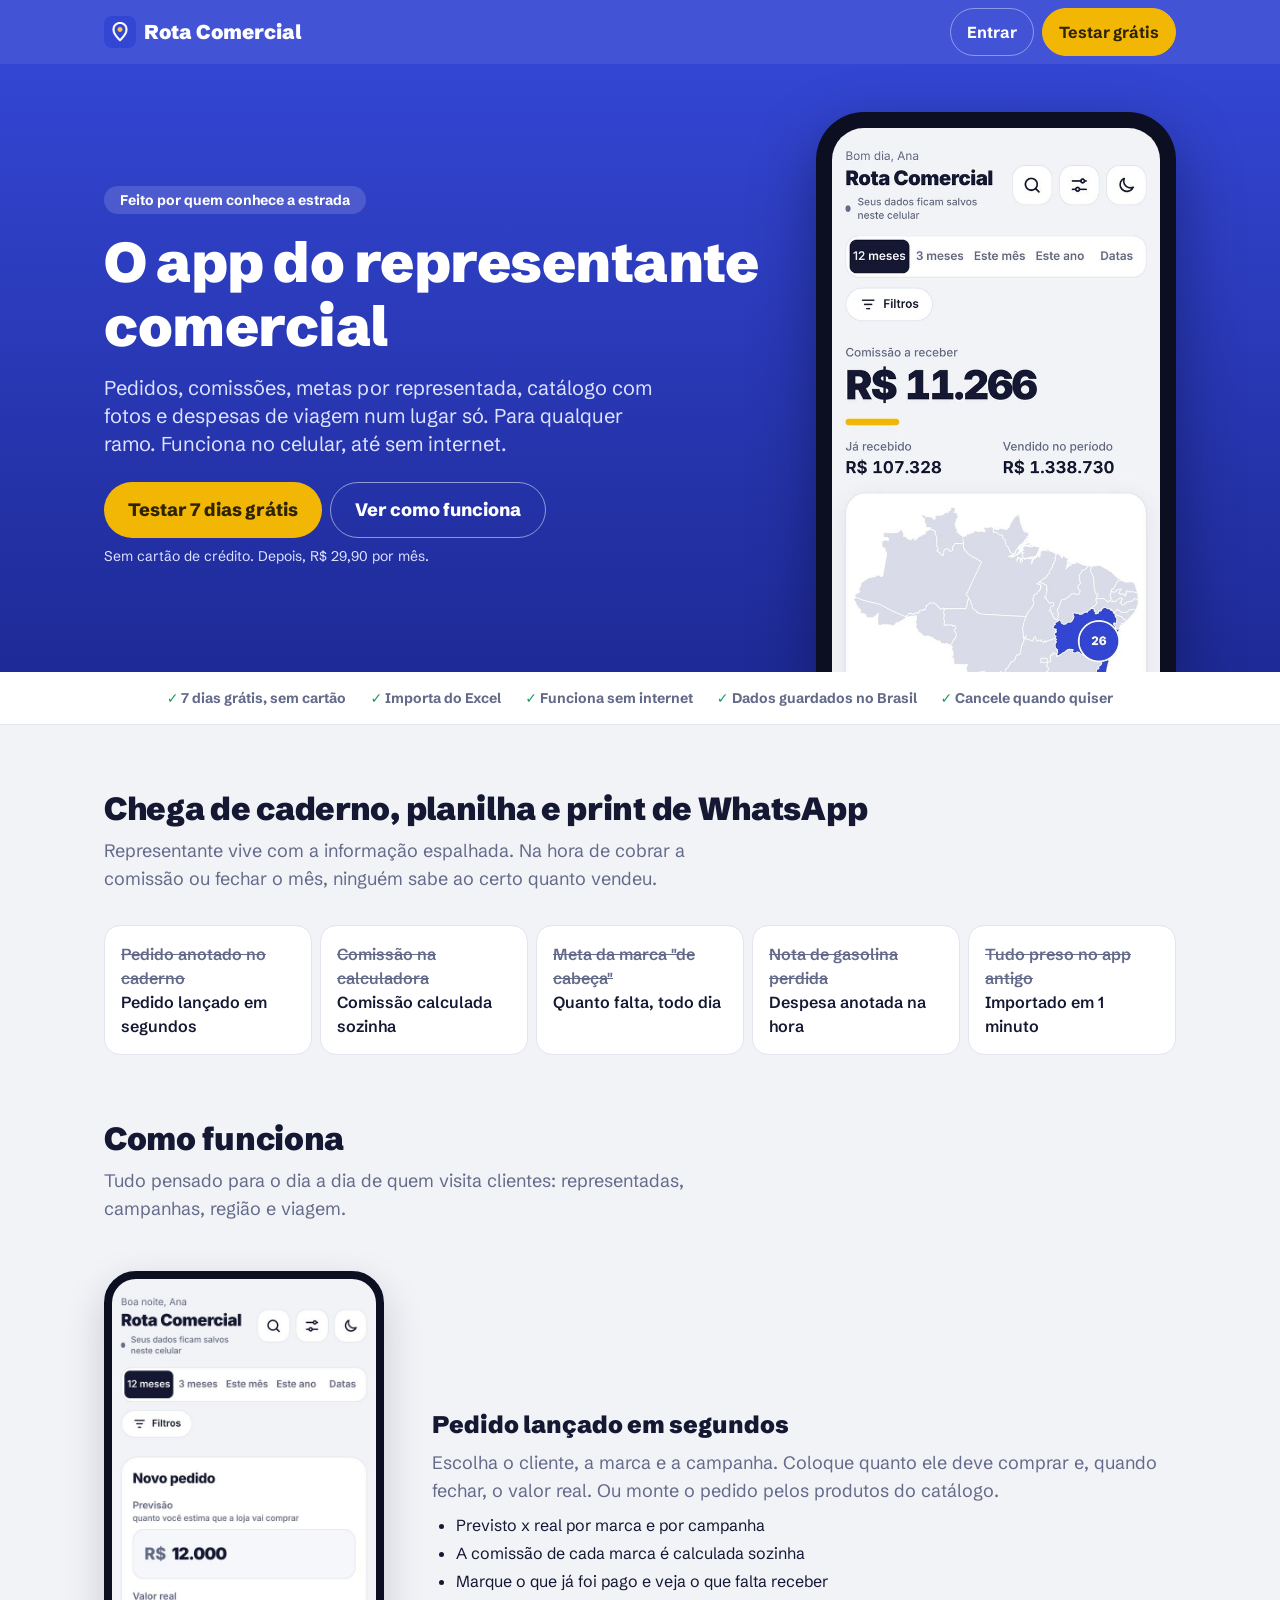
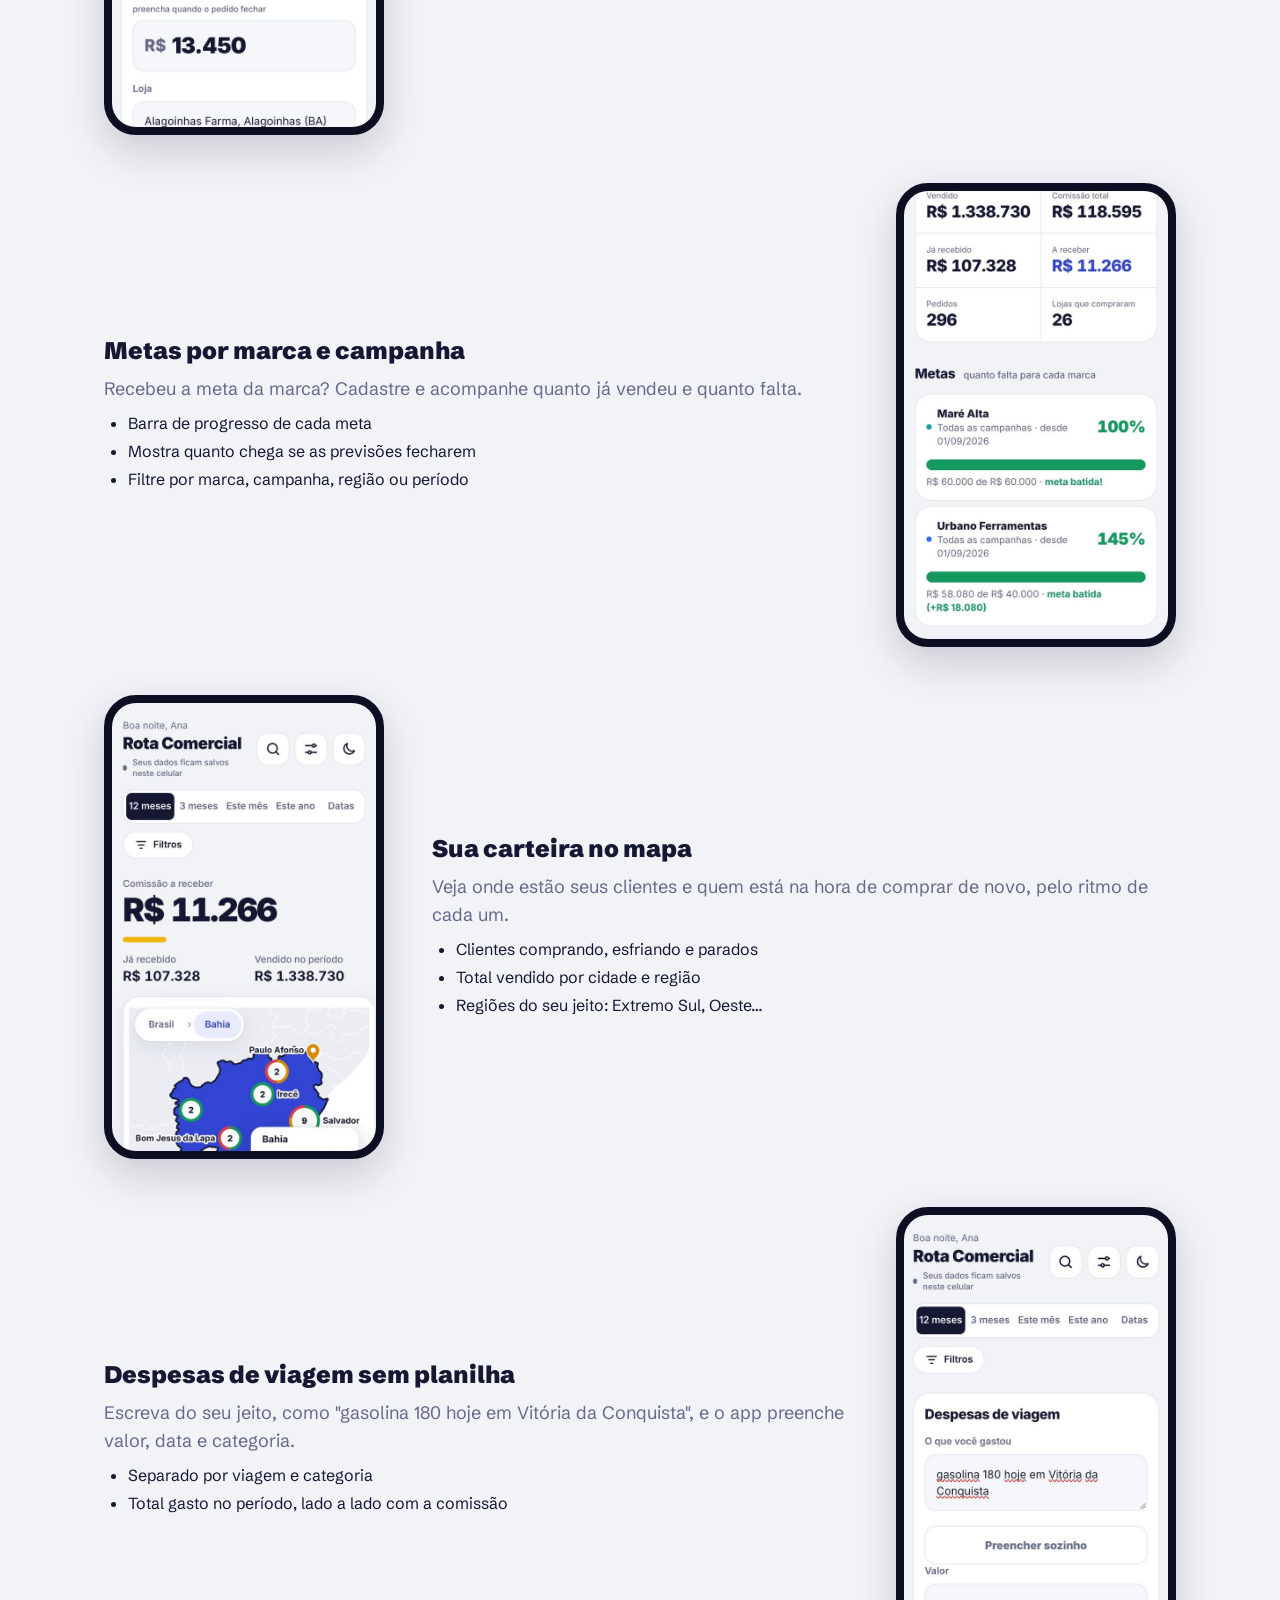
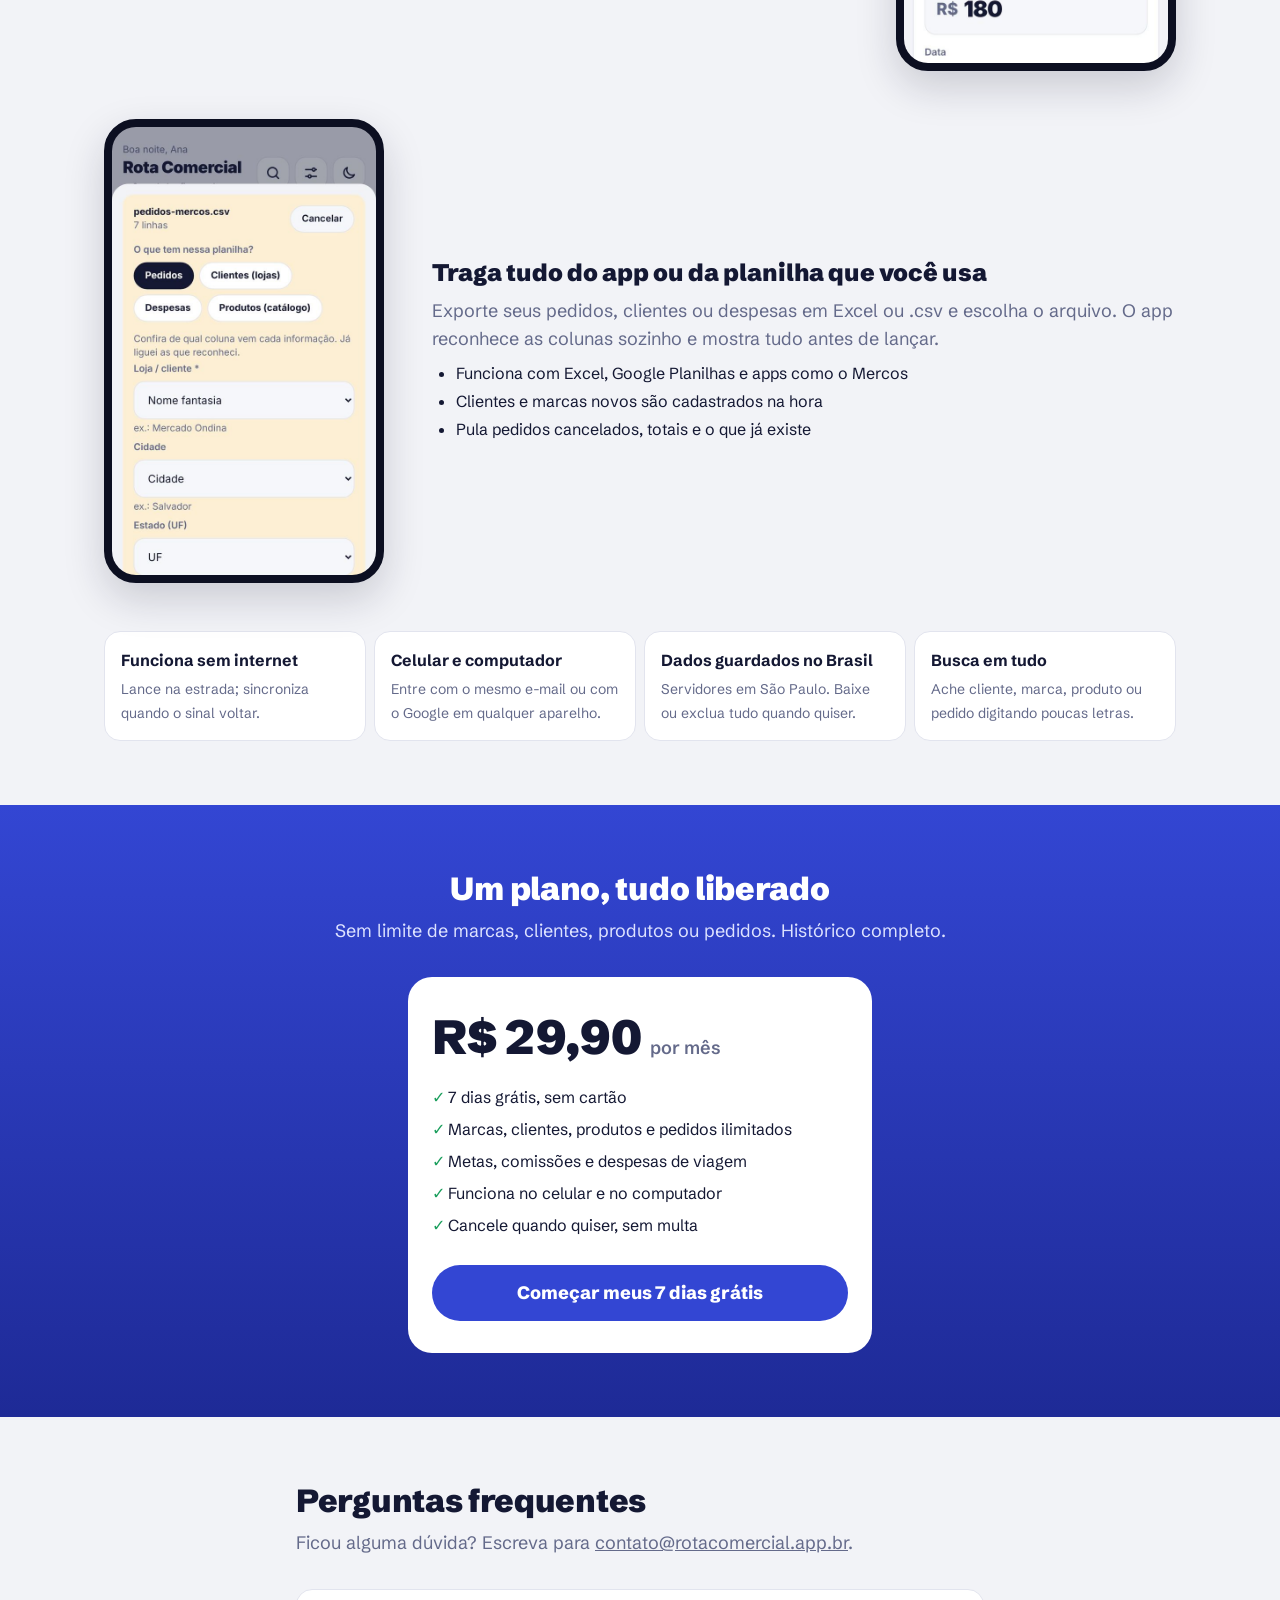
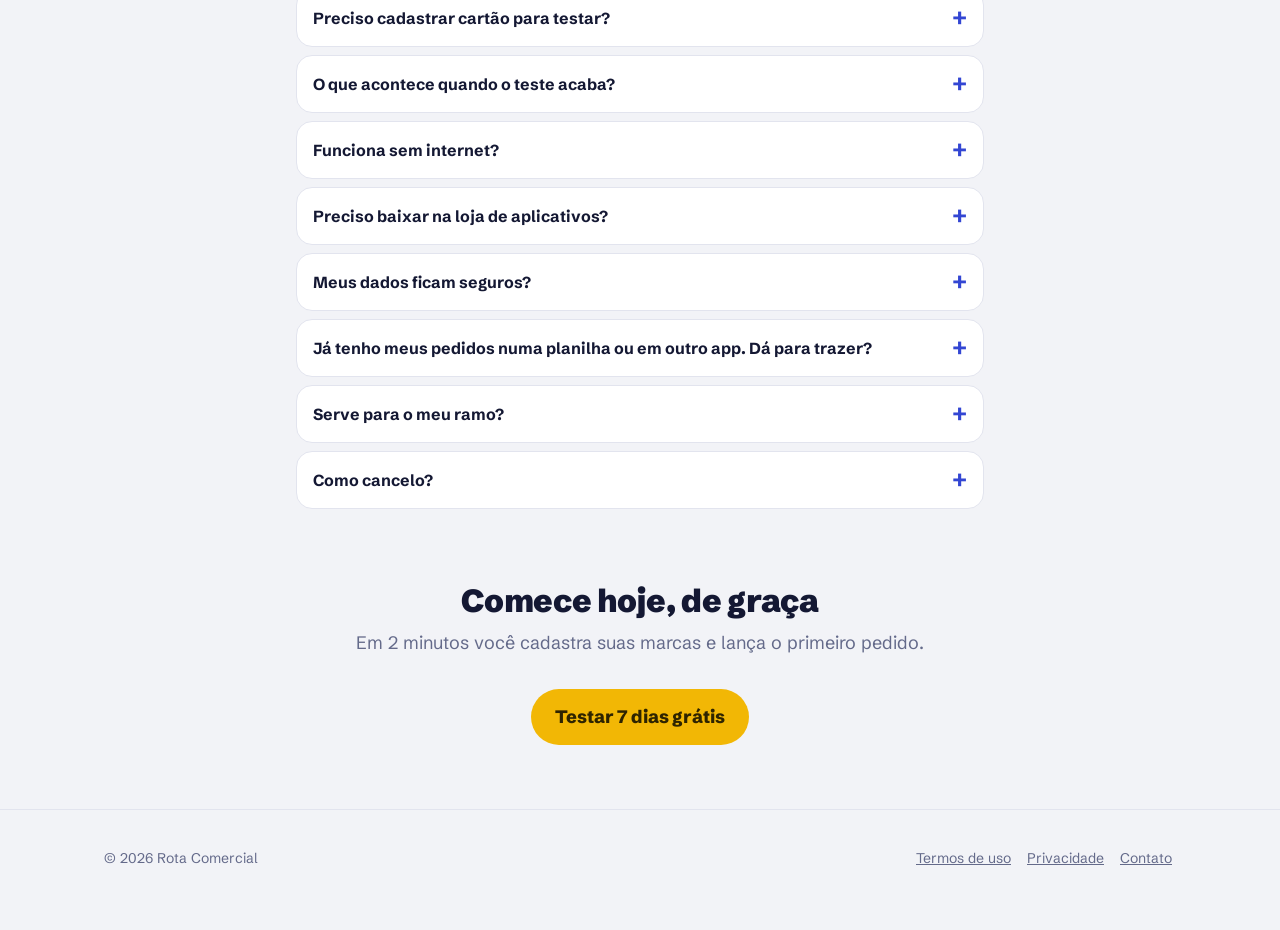
==== commit 6297fc95: "Landing: vídeos sob demanda com botão de pausa e ajustes de página Vídeos baixam só perto da tela, t" ====
--- a/conheca/index.html
+++ b/conheca/index.html
@@ -9,18 +9,27 @@
 <meta property="og:description" content="Pedidos, comissões, metas, catálogo e despesas de viagem para representantes de qualquer ramo. 7 dias grátis, sem cartão.">
 <meta property="og:image" content="https://rotacomercial.app.br/conheca/img/compartilhar.jpg">
 <meta property="og:url" content="https://rotacomercial.app.br/conheca/">
+<link rel="canonical" href="https://rotacomercial.app.br/conheca/">
+<script type="application/ld+json">{"@context": "https://schema.org", "@graph": [{"@type": "Organization", "@id": "https://rotacomercial.app.br/#org", "name": "Rota Comercial", "url": "https://rotacomercial.app.br/", "logo": "https://rotacomercial.app.br/icons/icon-512.png", "email": "contato@rotacomercial.app.br"}, {"@type": "SoftwareApplication", "name": "Rota Comercial", "alternateName": ["Rota Comercial app", "App Rota Comercial"], "url": "https://rotacomercial.app.br/conheca/", "applicationCategory": "BusinessApplication", "operatingSystem": "Web, Android, iOS", "description": "App para representante comercial: pedidos, comissões, metas por marca, catálogo de produtos com fotos, mapa de clientes e despesas de viagem.", "inLanguage": "pt-BR", "publisher": {"@id": "https://rotacomercial.app.br/#org"}, "offers": {"@type": "Offer", "price": "29.90", "priceCurrency": "BRL", "description": "7 dias grátis, depois R$ 29,90 por mês"}}]}</script>
 <meta property="og:type" content="website">
+<meta property="og:locale" content="pt_BR">
+<meta property="og:site_name" content="Rota Comercial">
+<meta property="og:image:alt" content="Tela do app Rota Comercial no celular">
 <meta name="twitter:card" content="summary_large_image">
 <meta name="theme-color" content="#3346D3">
 <link rel="icon" type="image/png" sizes="32x32" href="../icons/favicon-32.png">
 <link rel="apple-touch-icon" href="../icons/apple-touch-icon.png">
 <link rel="preconnect" href="https://fonts.googleapis.com">
-<link href="https://fonts.googleapis.com/css2?family=Schibsted+Grotesk:wght@400;500;600;700;800;900&display=swap" rel="stylesheet">
+<link rel="preconnect" href="https://fonts.gstatic.com" crossorigin>
+<link href="https://fonts.googleapis.com/css2?family=Schibsted+Grotesk:wght@400;600;700;800;900&display=swap" rel="stylesheet">
 <style>
 :root{--azul:#3346D3;--azul2:#1E2A96;--ink:#141833;--muted:#646A8A;--line:#E2E4EE;--bg:#F2F3F7;--soft:#DDE2FF;--amarelo:#F2B705;--amarelo-ink:#2E2400;--ok:#1A9E5C;
   --s1:4px;--s2:8px;--s3:16px;--s4:24px;--s5:32px;--s6:40px;--s7:48px;--s8:64px;--r1:8px;--r2:16px;--r3:24px;--pill:999px}
 *{box-sizing:border-box}
-html{scroll-behavior:smooth}
+@media (prefers-reduced-motion:no-preference){html{scroll-behavior:smooth}}
+[id]{scroll-margin-top:80px}
+a:focus-visible,button:focus-visible,summary:focus-visible{outline:3px solid var(--amarelo);outline-offset:2px}
+.vh{position:absolute;width:1px;height:1px;overflow:hidden;clip:rect(0 0 0 0);white-space:nowrap}
 body{margin:0;font-family:'Schibsted Grotesk',system-ui,-apple-system,sans-serif;font-size:16px;line-height:24px;color:var(--ink);background:var(--bg)}
 a{color:inherit}
 .wrap{max-width:1104px;margin:0 auto;padding:0 var(--s3)}
@@ -30,6 +39,9 @@
 .marca{display:flex;align-items:center;gap:var(--s2);font-weight:900;font-size:20px;line-height:28px;text-decoration:none}
 .marca img{width:32px;height:32px;border-radius:var(--r1)}
 .entrar{display:inline-flex;align-items:center;min-height:48px;padding:0 var(--s3);border-radius:var(--pill);font-weight:700;text-decoration:none;border:1px solid rgba(255,255,255,.4)}
+.acoes{display:flex;gap:var(--s2)}
+.entrar.testar{display:none;background:var(--amarelo);color:var(--amarelo-ink);border-color:var(--amarelo)}
+@media (min-width:560px){.entrar.testar{display:inline-flex}}
 /* hero */
 .hero{background:linear-gradient(180deg,var(--azul),var(--azul2));color:#fff;overflow:hidden}
 .hero .wrap{display:grid;gap:var(--s5);padding-top:var(--s7);padding-bottom:0}
@@ -55,7 +67,7 @@
 /* faixa */
 .faixa{background:#fff;border-bottom:1px solid var(--line)}
 .faixa ul{list-style:none;margin:0;padding:var(--s3) 0;display:flex;flex-wrap:wrap;gap:var(--s2) var(--s4);justify-content:center;font-weight:700;font-size:14px;line-height:20px;color:var(--muted)}
-.faixa li::before{content:"✓ ";color:var(--ok)}
+.faixa li::before{content:"✓ ";content:"✓ "/"";color:var(--ok)}
 /* seções */
 section{padding:var(--s8) 0}
 h2{font-size:32px;line-height:40px;font-weight:900;margin:0 0 var(--s2);letter-spacing:-.3px}
@@ -64,8 +76,9 @@
 .dor div{background:#fff;border:1px solid var(--line);border-radius:var(--r2);padding:var(--s3);font-weight:600}
 .dor s{color:var(--muted)}
 .recurso{display:grid;gap:var(--s4);align-items:center;margin-top:var(--s7)}
-.recurso .foto{justify-self:center;width:240px;border-radius:32px;border:8px solid #0C0F21;overflow:hidden;box-shadow:0 16px 40px rgba(20,24,51,.18);height:400px}
-.recurso .foto img,.recurso .foto video{display:block;width:100%;height:auto}
+.recurso .foto{position:relative;justify-self:center;width:240px;border-radius:32px;border:8px solid #0C0F21;background:#0C0F21;overflow:hidden;box-shadow:0 16px 40px rgba(20,24,51,.18);height:400px}
+.recurso .foto img,.recurso .foto video{display:block;width:100%;height:100%;object-fit:cover;object-position:top}
+.pausa{position:absolute;right:var(--s2);bottom:var(--s2);width:48px;height:48px;border:0;border-radius:var(--pill);background:rgba(12,15,33,.72);color:#fff;font:700 16px/1 system-ui,sans-serif;cursor:pointer}
 .recurso h3{font-size:24px;line-height:32px;font-weight:900;margin:0 0 var(--s2)}
 .recurso p{margin:0 0 var(--s2);color:var(--muted);font-size:18px;line-height:28px}
 .recurso ul{margin:0;padding-left:var(--s4);color:var(--ink)}
@@ -87,7 +100,7 @@
 .valor small{font-size:18px;line-height:24px;font-weight:600;color:var(--muted)}
 .cartao ul{list-style:none;padding:0;margin:var(--s3) 0 var(--s4)}
 .cartao li{padding:var(--s1) 0}
-.cartao li::before{content:"✓  ";color:var(--ok);font-weight:900}
+.cartao li::before{content:"✓  ";content:"✓  "/"";color:var(--ok);font-weight:900}
 .cartao .btn{width:100%}
 /* faq */
 details{background:#fff;border:1px solid var(--line);border-radius:var(--r2);margin-bottom:var(--s2)}
@@ -108,7 +121,7 @@
 <body>
 <header class="topo"><div class="wrap">
   <a class="marca" href="./"><img src="../icons/icon-192.png" alt="">Rota Comercial</a>
-  <a class="entrar" href="../">Entrar</a>
+  <nav class="acoes" aria-label="Conta"><a class="entrar" href="../">Entrar</a><a class="entrar testar" href="../?criar=1">Testar grátis</a></nav>
 </div></header>
 
 <main>
@@ -123,7 +136,7 @@
     </div>
     <p class="miuda">Sem cartão de crédito. Depois, R$ 29,90 por mês.</p>
   </div>
-  <div class="celular"><img src="img/mapa.jpg" width="600" height="1154" alt="Tela inicial do app com a comissão a receber e o mapa das lojas"></div>
+  <div class="celular"><img src="img/mapa.jpg" width="600" height="1154" fetchpriority="high" alt="Tela inicial do app com a comissão a receber e o mapa das lojas"></div>
 </div></div>
 
 <div class="faixa"><div class="wrap"><ul>
@@ -134,11 +147,11 @@
   <h2>Chega de caderno, planilha e print de WhatsApp</h2>
   <p class="sub">Representante vive com a informação espalhada. Na hora de cobrar a comissão ou fechar o mês, ninguém sabe ao certo quanto vendeu.</p>
   <div class="dor">
-    <div><s>Pedido anotado no caderno</s><br>Pedido lançado em segundos</div>
-    <div><s>Comissão na calculadora</s><br>Comissão calculada sozinha</div>
-    <div><s>Meta da marca "de cabeça"</s><br>Quanto falta, todo dia</div>
-    <div><s>Nota de gasolina perdida</s><br>Despesa anotada na hora</div>
-    <div><s>Tudo preso no app antigo</s><br>Importado em 1 minuto</div>
+    <div><s><span class="vh">Antes: </span>Pedido anotado no caderno</s><br><span class="vh">Agora: </span>Pedido lançado em segundos</div>
+    <div><s><span class="vh">Antes: </span>Comissão na calculadora</s><br><span class="vh">Agora: </span>Comissão calculada sozinha</div>
+    <div><s><span class="vh">Antes: </span>Meta da marca "de cabeça"</s><br><span class="vh">Agora: </span>Quanto falta, todo dia</div>
+    <div><s><span class="vh">Antes: </span>Nota de gasolina perdida</s><br><span class="vh">Agora: </span>Despesa anotada na hora</div>
+    <div><s><span class="vh">Antes: </span>Tudo preso no app antigo</s><br><span class="vh">Agora: </span>Importado em 1 minuto</div>
   </div>
 </div></section>
 
@@ -147,35 +160,35 @@
   <p class="sub">Tudo pensado para o dia a dia de quem visita clientes: representadas, campanhas, região e viagem.</p>
 
   <div class="recurso">
-    <div class="foto"><video src="video/pedido.mp4" poster="img/pedido.jpg" autoplay muted loop playsinline preload="metadata" aria-label="Lançando um pedido com previsão e valor real"></video></div>
+    <div class="foto"><video data-src="video/pedido.mp4" poster="img/pedido.jpg" muted loop playsinline preload="none" aria-label="Lançando um pedido com previsão e valor real"></video></div>
     <div><h3>Pedido lançado em segundos</h3>
       <p>Escolha o cliente, a marca e a campanha. Coloque quanto ele deve comprar e, quando fechar, o valor real. Ou monte o pedido pelos produtos do catálogo.</p>
       <ul><li>Previsto x real por marca e por campanha</li><li>A comissão de cada marca é calculada sozinha</li><li>Marque o que já foi pago e veja o que falta receber</li></ul></div>
   </div>
 
   <div class="recurso inv">
-    <div class="foto"><video src="video/metas.mp4" poster="img/metas.jpg" autoplay muted loop playsinline preload="metadata" aria-label="Barra da meta da marca enchendo até 100%"></video></div>
+    <div class="foto"><video data-src="video/metas.mp4" poster="img/metas.jpg" muted loop playsinline preload="none" aria-label="Barra da meta da marca enchendo até 100%"></video></div>
     <div><h3>Metas por marca e campanha</h3>
       <p>Recebeu a meta da marca? Cadastre e acompanhe quanto já vendeu e quanto falta.</p>
       <ul><li>Barra de progresso de cada meta</li><li>Mostra quanto chega se as previsões fecharem</li><li>Filtre por marca, campanha, região ou período</li></ul></div>
   </div>
 
   <div class="recurso">
-    <div class="foto"><video src="video/mapa-bahia.mp4" poster="img/mapa-bahia.jpg" autoplay muted loop playsinline preload="metadata" aria-label="Tocando na Bahia para ver as lojas no mapa"></video></div>
+    <div class="foto"><video data-src="video/mapa-bahia.mp4" poster="img/mapa-bahia.jpg" muted loop playsinline preload="none" aria-label="Tocando na Bahia para ver as lojas no mapa"></video></div>
     <div><h3>Sua carteira no mapa</h3>
       <p>Veja onde estão seus clientes e quem está na hora de comprar de novo, pelo ritmo de cada um.</p>
       <ul><li>Clientes comprando, esfriando e parados</li><li>Total vendido por cidade e região</li><li>Regiões do seu jeito: Extremo Sul, Oeste…</li></ul></div>
   </div>
 
   <div class="recurso inv">
-    <div class="foto"><video src="video/despesa.mp4" poster="img/despesa.jpg" autoplay muted loop playsinline preload="metadata" aria-label="Escrevendo uma despesa e o app preenchendo sozinho"></video></div>
+    <div class="foto"><video data-src="video/despesa.mp4" poster="img/despesa.jpg" muted loop playsinline preload="none" aria-label="Escrevendo uma despesa e o app preenchendo sozinho"></video></div>
     <div><h3>Despesas de viagem sem planilha</h3>
       <p>Escreva do seu jeito, como "gasolina 180 hoje em Vitória da Conquista", e o app preenche valor, data e categoria.</p>
       <ul><li>Separado por viagem e categoria</li><li>Total gasto no período, lado a lado com a comissão</li></ul></div>
   </div>
 
   <div class="recurso" id="importar">
-    <div class="foto"><video src="video/importar.mp4" poster="img/importar.jpg" autoplay muted loop playsinline preload="metadata" aria-label="Importando uma planilha de pedidos: o app reconhece as colunas e lança tudo"></video></div>
+    <div class="foto"><video data-src="video/importar.mp4" poster="img/importar.jpg" muted loop playsinline preload="none" aria-label="Importando uma planilha de pedidos: o app reconhece as colunas e lança tudo"></video></div>
     <div><h3>Traga tudo do app ou da planilha que você usa</h3>
       <p>Exporte seus pedidos, clientes ou despesas em Excel ou .csv e escolha o arquivo. O app reconhece as colunas sozinho e mostra tudo antes de lançar.</p>
       <ul><li>Funciona com Excel, Google Planilhas e apps como o Mercos</li><li>Clientes e marcas novos são cadastrados na hora</li><li>Pula pedidos cancelados, totais e o que já existe</li></ul></div>
@@ -223,9 +236,6 @@
   <span>© 2026 Rota Comercial</span>
   <nav><a href="../termos.html">Termos de uso</a><a href="../privacidade.html">Privacidade</a><a href="mailto:contato@rotacomercial.app.br">Contato</a></nav>
 </div></footer>
-<script>
-// Quem pediu menos movimento no aparelho vê a imagem parada
-if(matchMedia('(prefers-reduced-motion: reduce)').matches)document.querySelectorAll('video').forEach(v=>{v.removeAttribute('autoplay');v.pause()});
-</script>
+<script src="conheca.js"></script>
 </body>
 </html>
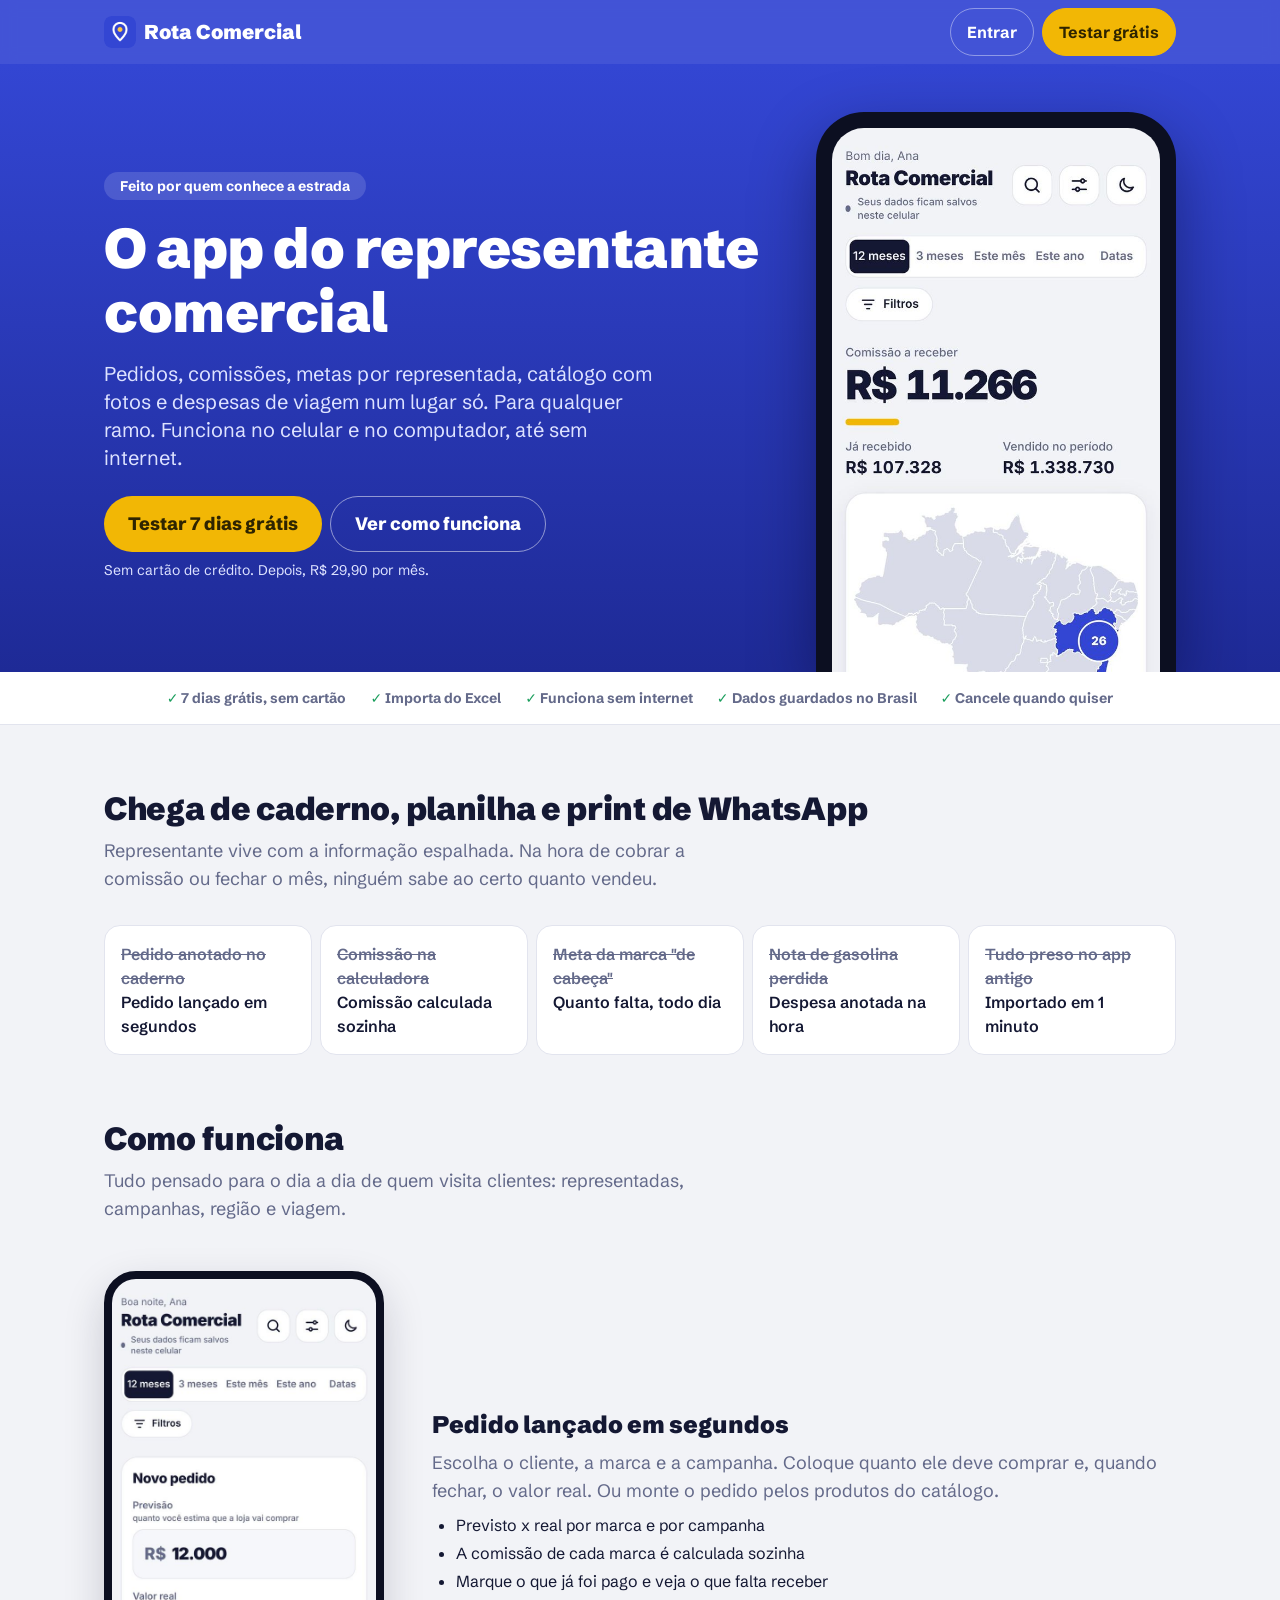
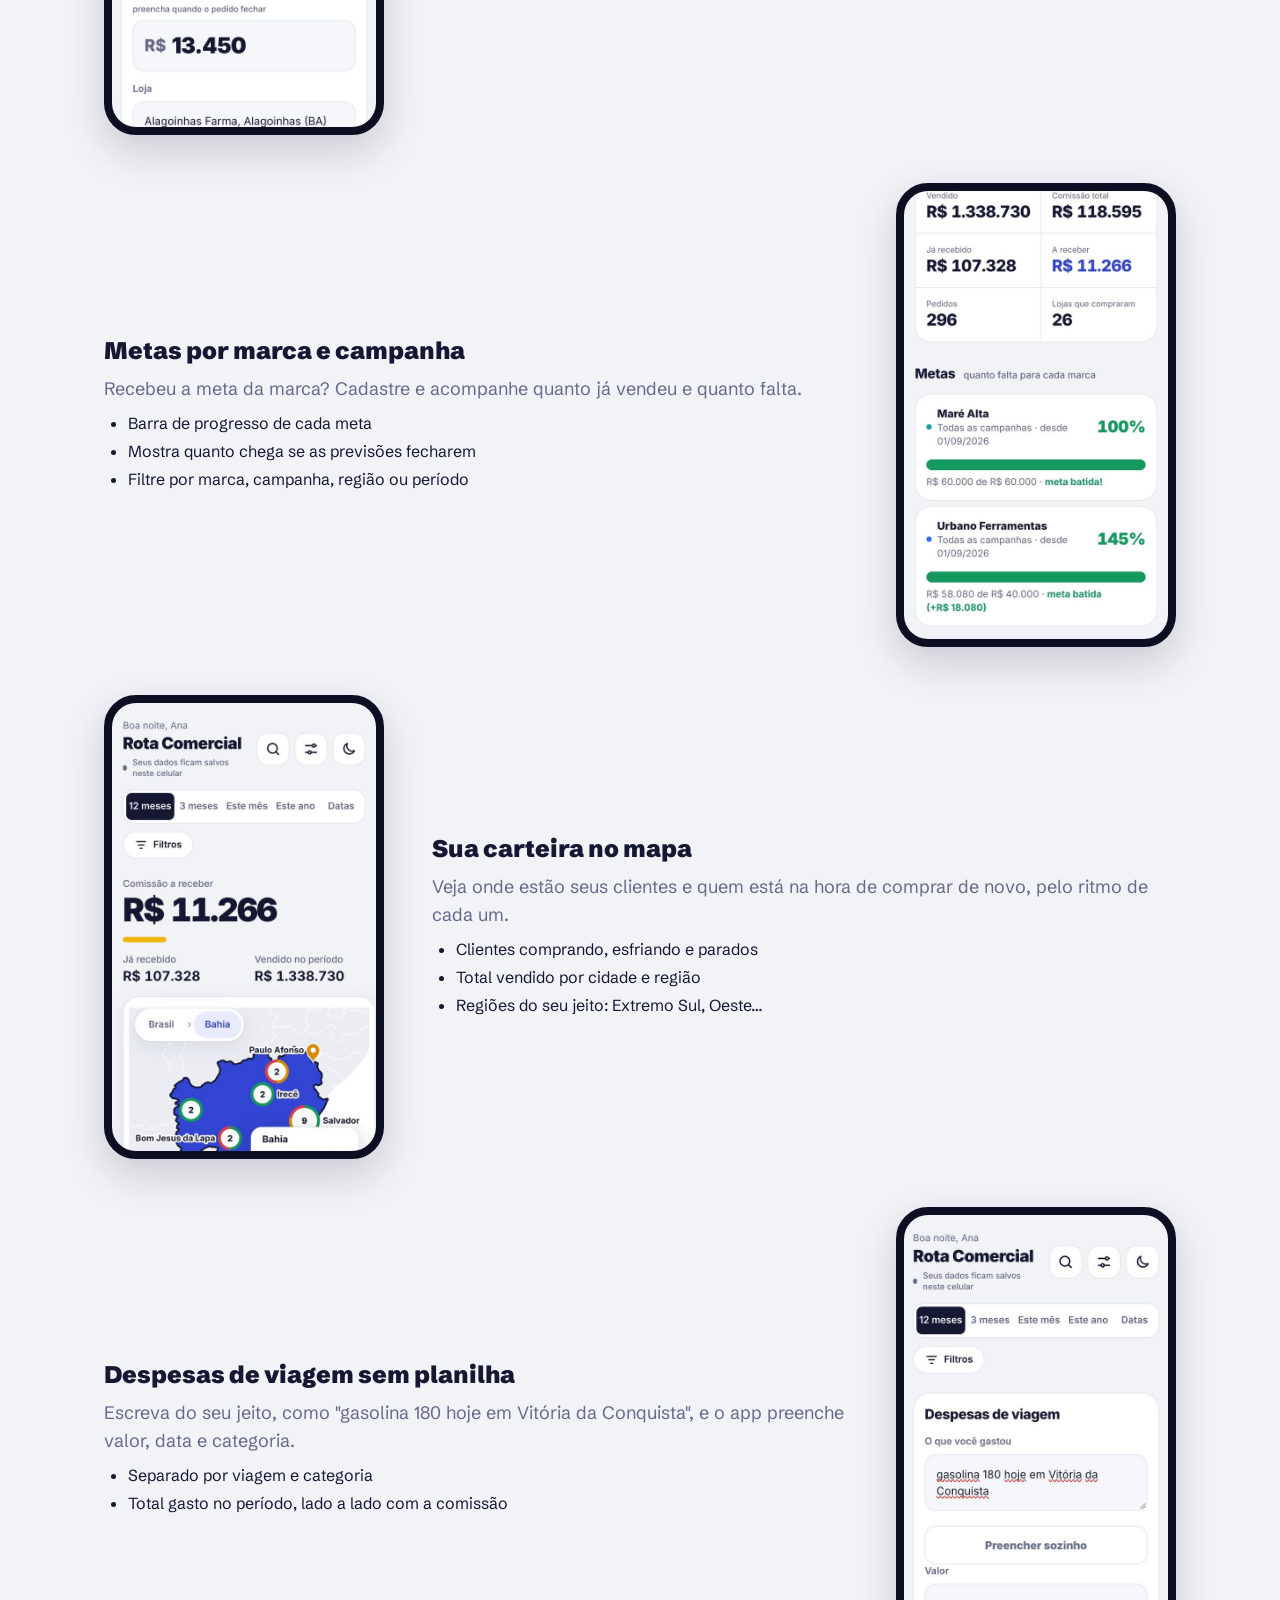
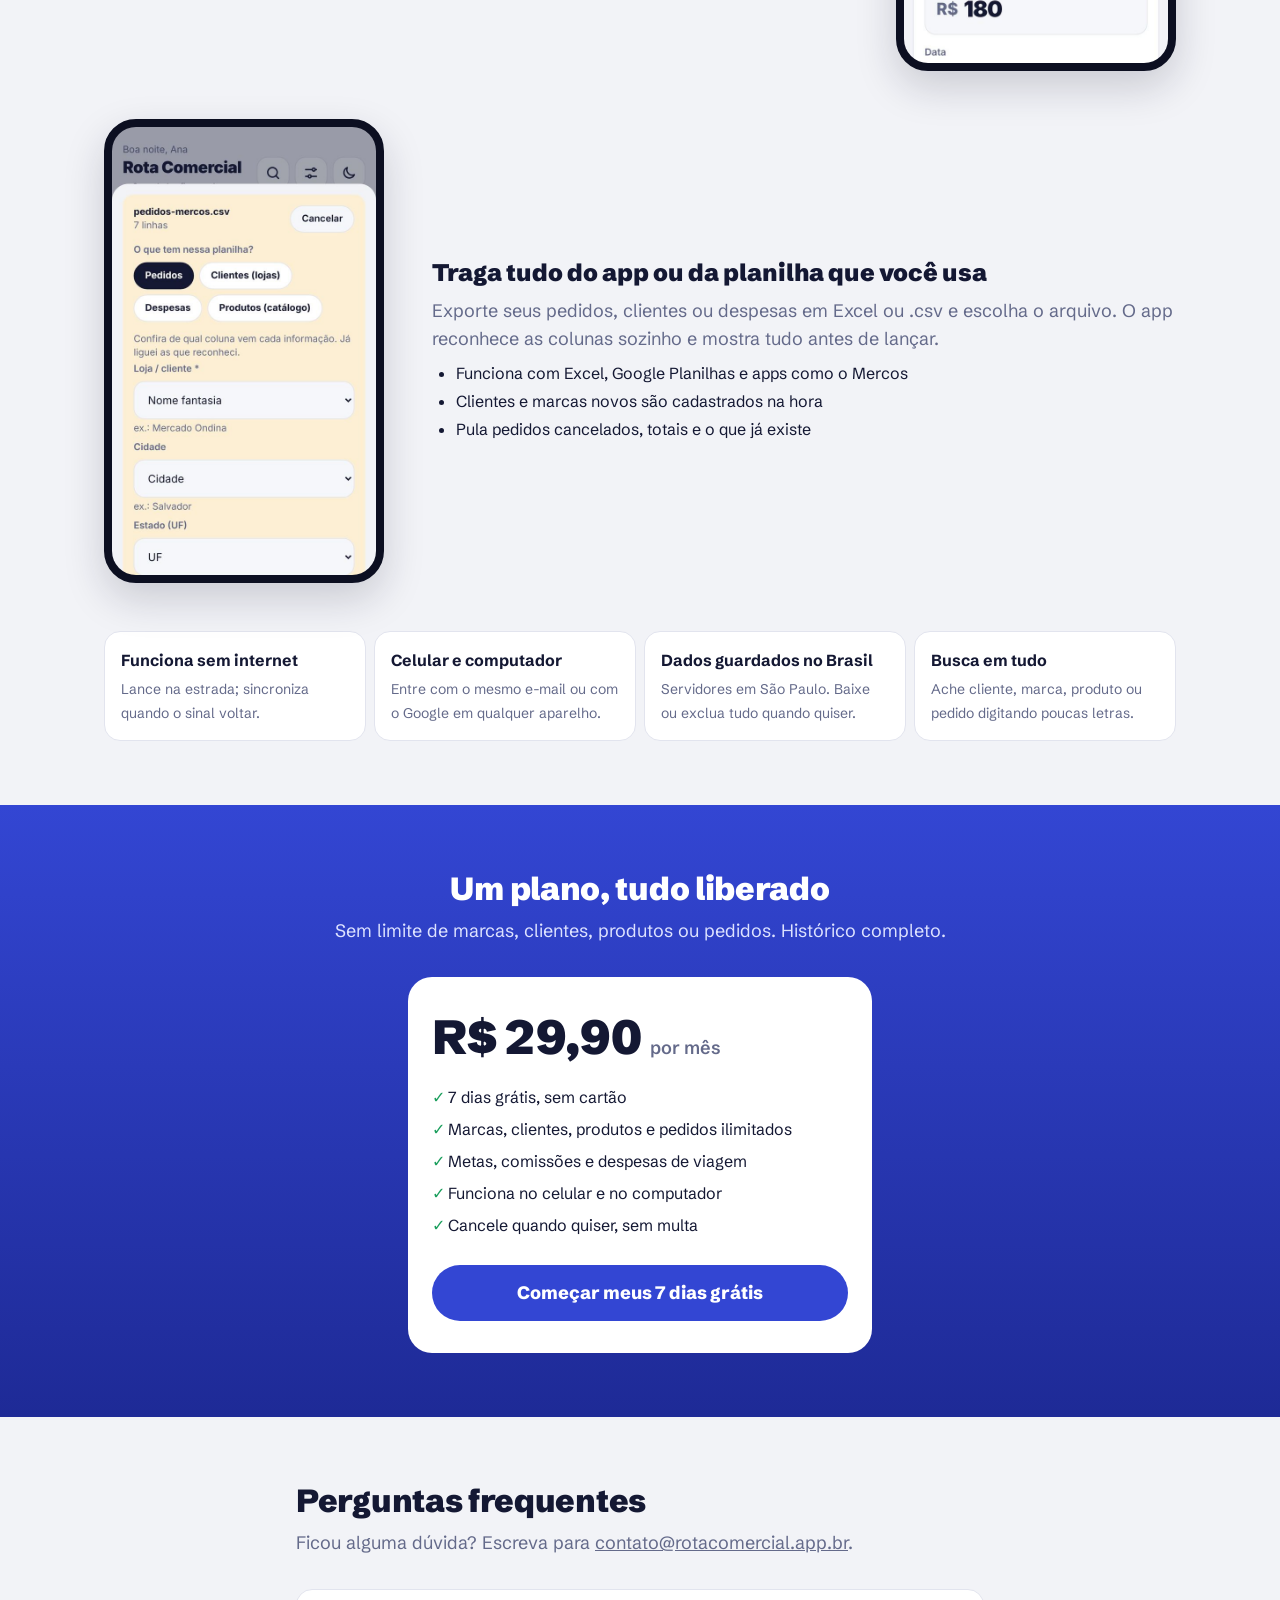
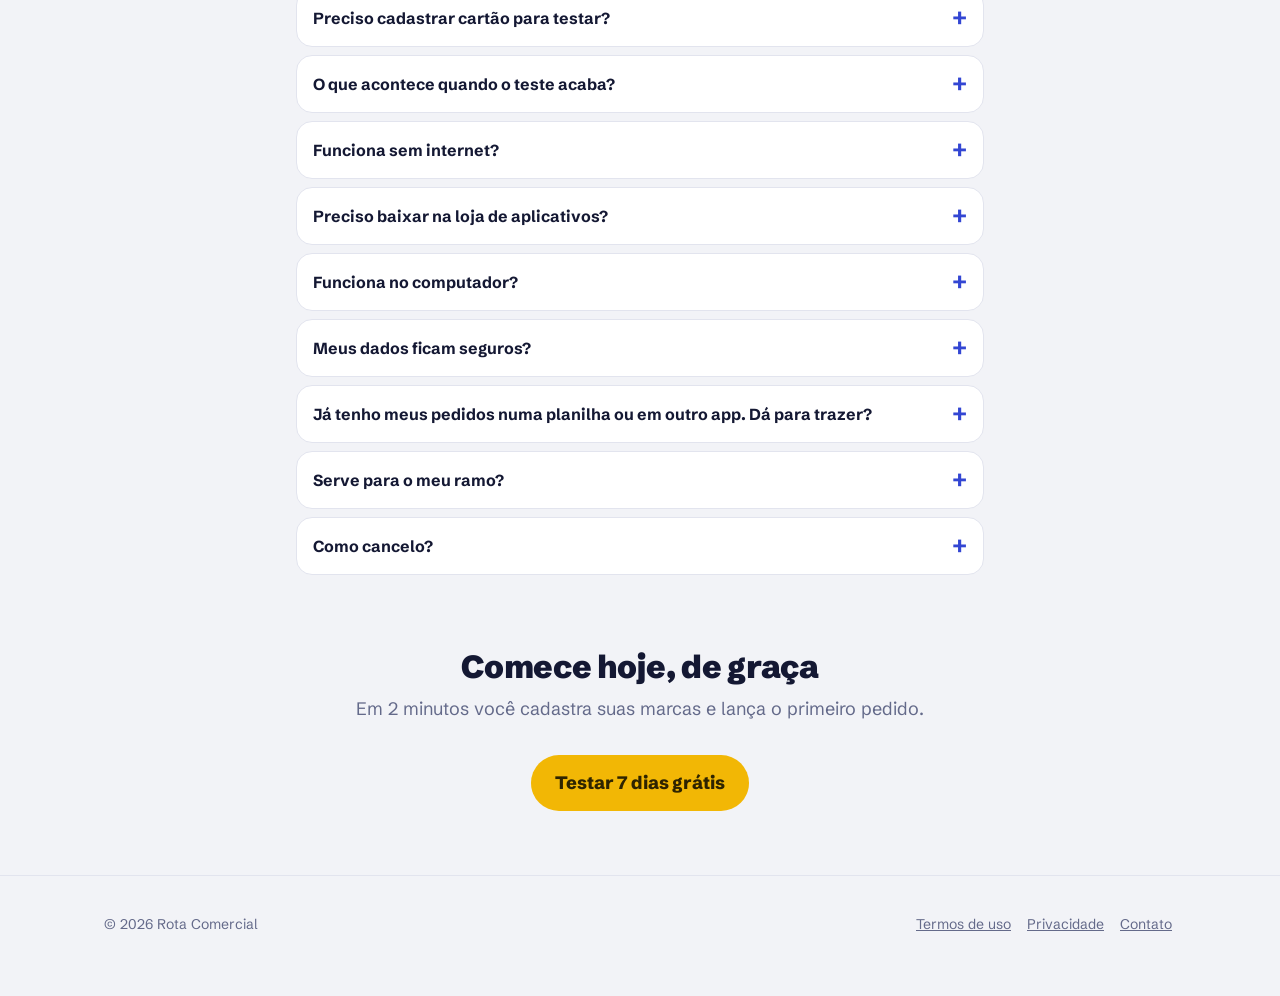
==== commit 4b91980e: "Instalar o app também no computador - Ajustes mostra "Instalar no computador" com o passo do Chrome/" ====
--- a/conheca/index.html
+++ b/conheca/index.html
@@ -129,7 +129,7 @@
   <div class="texto">
     <p class="selo">Feito por quem conhece a estrada</p>
     <h1>O app do representante comercial</h1>
-    <p class="lead">Pedidos, comissões, metas por representada, catálogo com fotos e despesas de viagem num lugar só. Para qualquer ramo. Funciona no celular, até sem internet.</p>
+    <p class="lead">Pedidos, comissões, metas por representada, catálogo com fotos e despesas de viagem num lugar só. Para qualquer ramo. Funciona no celular e no computador, até sem internet.</p>
     <div class="ctas">
       <a class="btn amarelo" href="../?criar=1">Testar 7 dias grátis</a>
       <a class="btn vazado" href="#como-funciona">Ver como funciona</a>
@@ -219,6 +219,7 @@
   <details><summary>O que acontece quando o teste acaba?</summary><p>Você continua vendo e baixando todos os seus dados. Só não consegue lançar coisas novas até assinar. Nada é apagado.</p></details>
   <details><summary>Funciona sem internet?</summary><p>Sim. O app guarda tudo no celular e envia para a sua conta quando a internet voltar.</p></details>
   <details><summary>Preciso baixar na loja de aplicativos?</summary><p>Não. Abra rotacomercial.app.br no celular e toque em "Adicionar à tela de início". Ele fica com ícone e abre como um app.</p></details>
+  <details><summary>Funciona no computador?</summary><p>Sim. Abra rotacomercial.app.br no Chrome ou no Edge, no Windows ou no Mac, e clique no ícone de instalar na barra de endereço. Ele ganha atalho na área de trabalho e abre numa janela própria. Entrando com o mesmo e-mail, os dados são os mesmos do celular.</p></details>
   <details><summary>Meus dados ficam seguros?</summary><p>Ficam guardados em servidores no Brasil, só você vê, e você pode baixar ou excluir tudo quando quiser. Veja a <a href="../privacidade.html">política de privacidade</a>.</p></details>
   <details><summary>Já tenho meus pedidos numa planilha ou em outro app. Dá para trazer?</summary><p>Dá. Exporte em Excel (.xlsx) ou .csv, ou copie a tabela, e importe em Ajustes. O app reconhece as colunas, cadastra os clientes e marcas novos e não repete o que já existe. O catálogo de produtos também entra por planilha, com as fotos.</p></details>
   <details><summary>Serve para o meu ramo?</summary><p>Serve para qualquer representante comercial: alimentos e bebidas, moda e calçados, materiais de construção, ferramentas, autopeças, cosméticos, farma, agro, papelaria e outros. Marcas, campanhas, regiões e catálogo de produtos você mesmo define.</p></details>
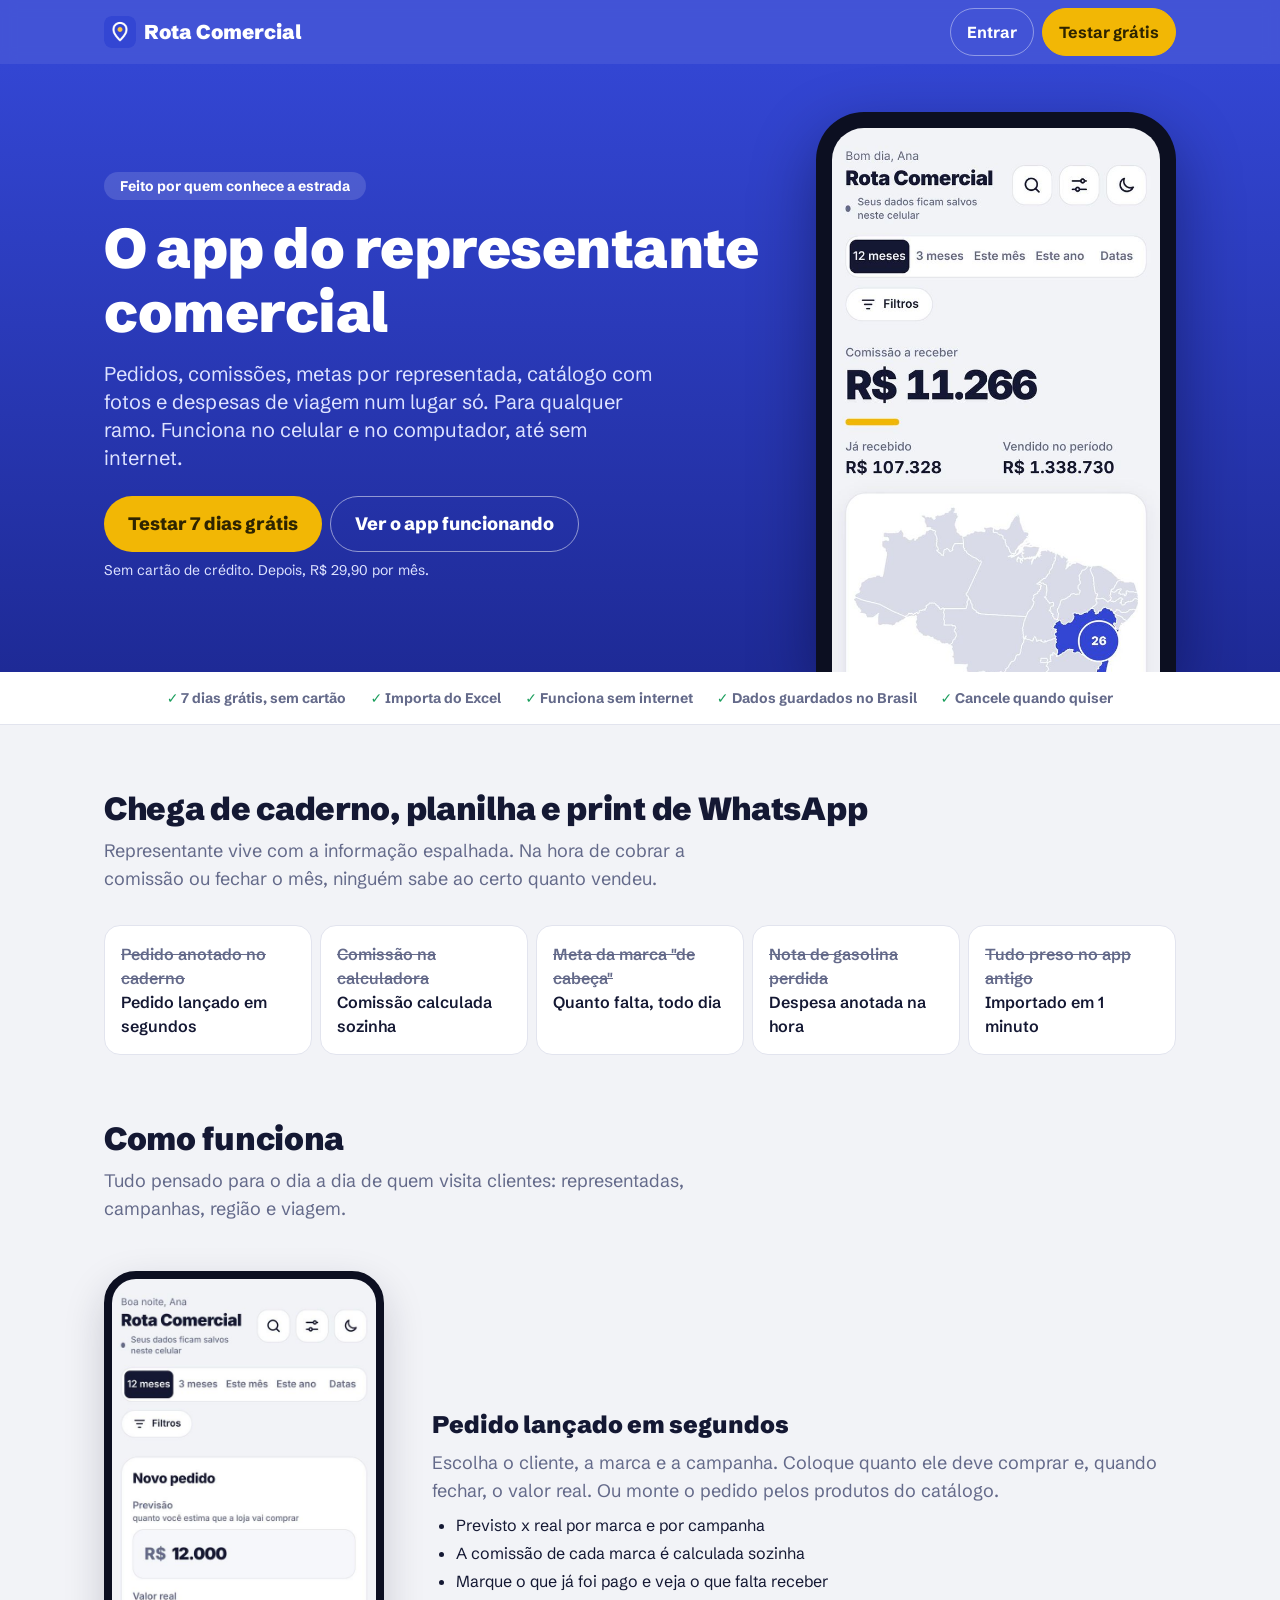
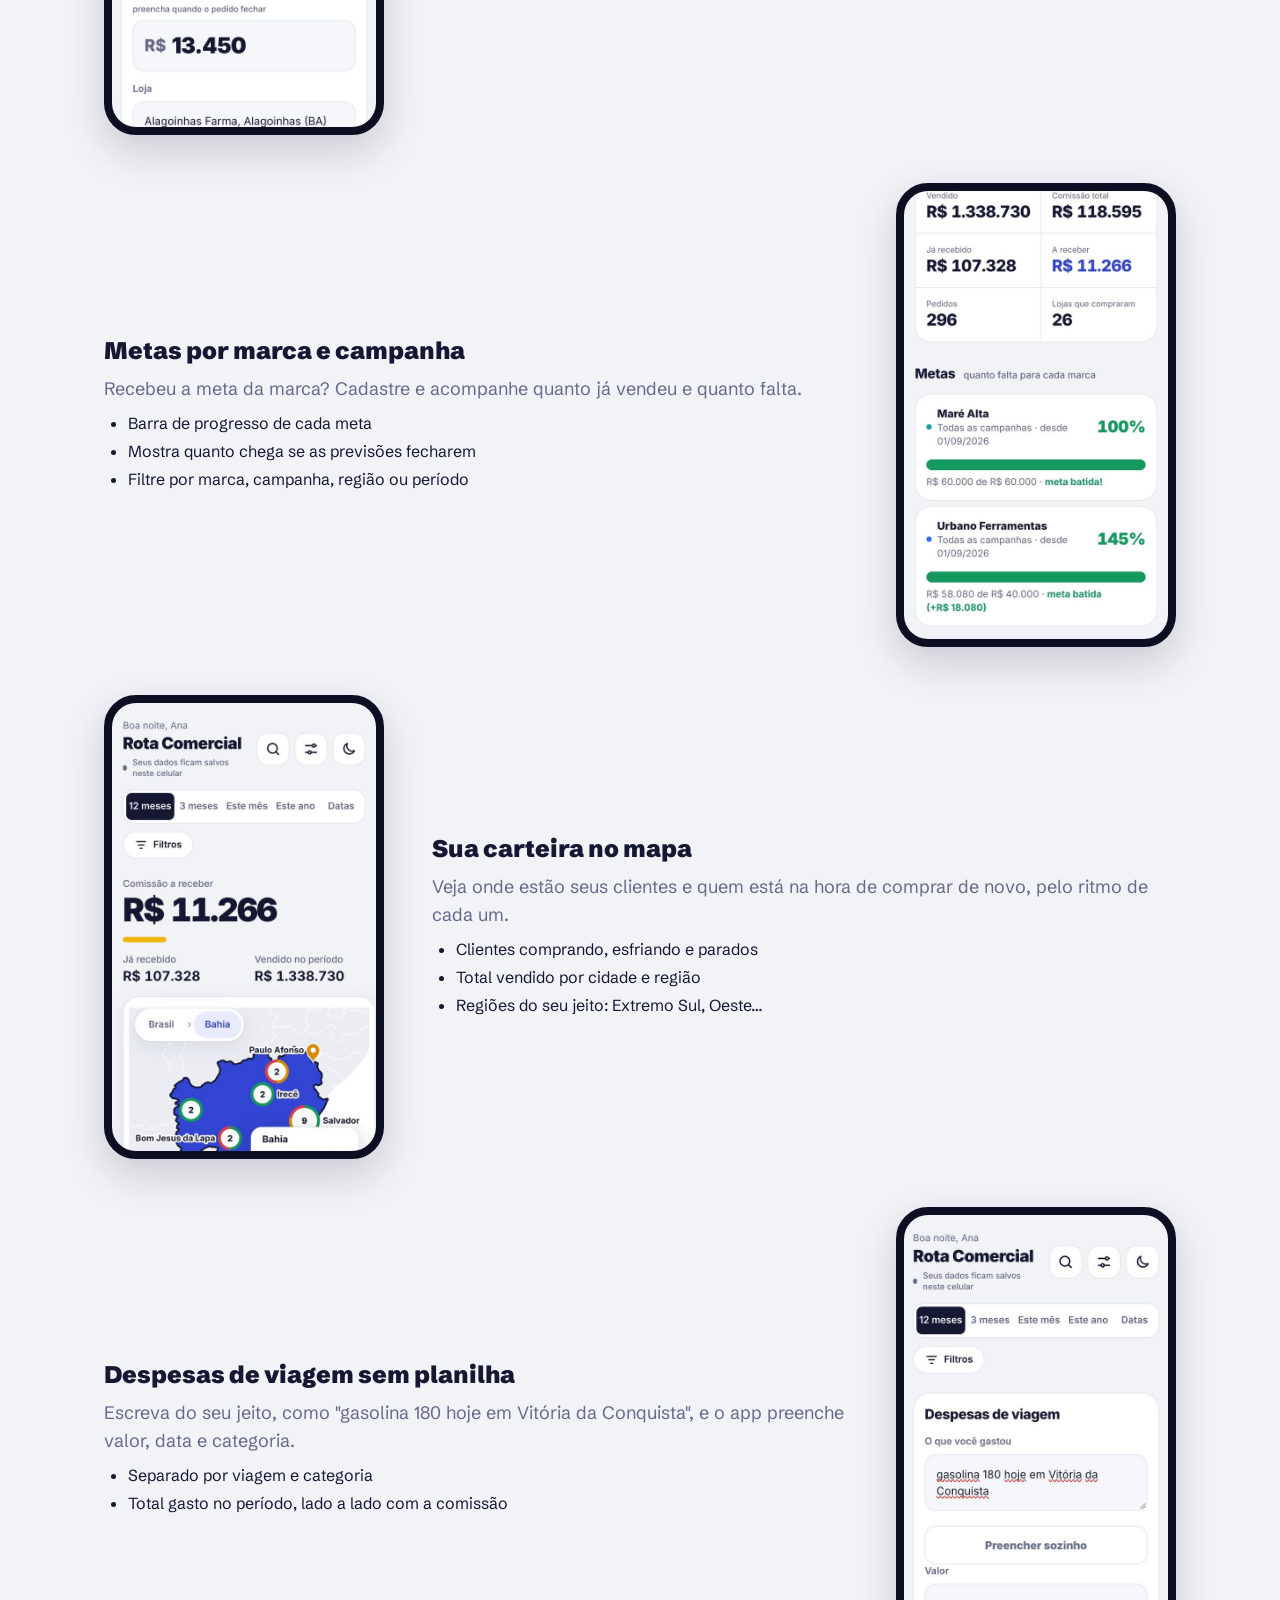
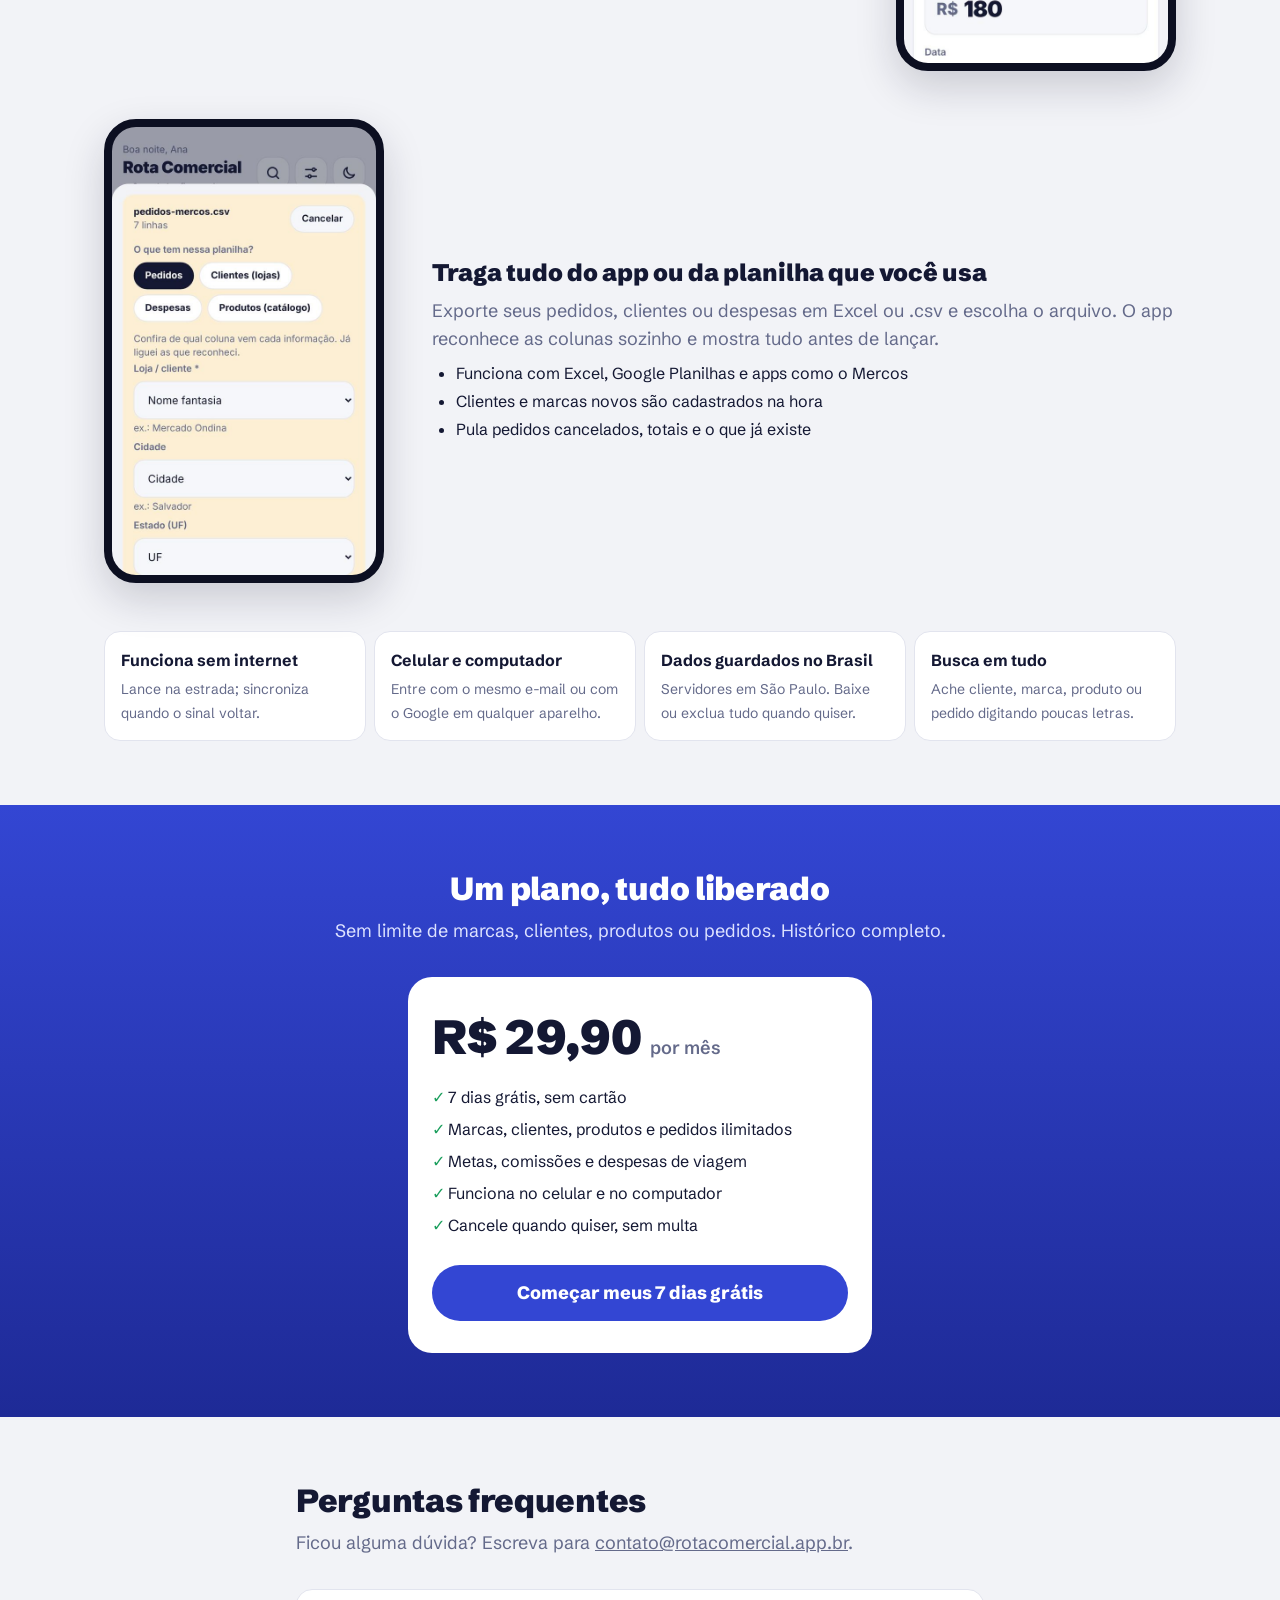
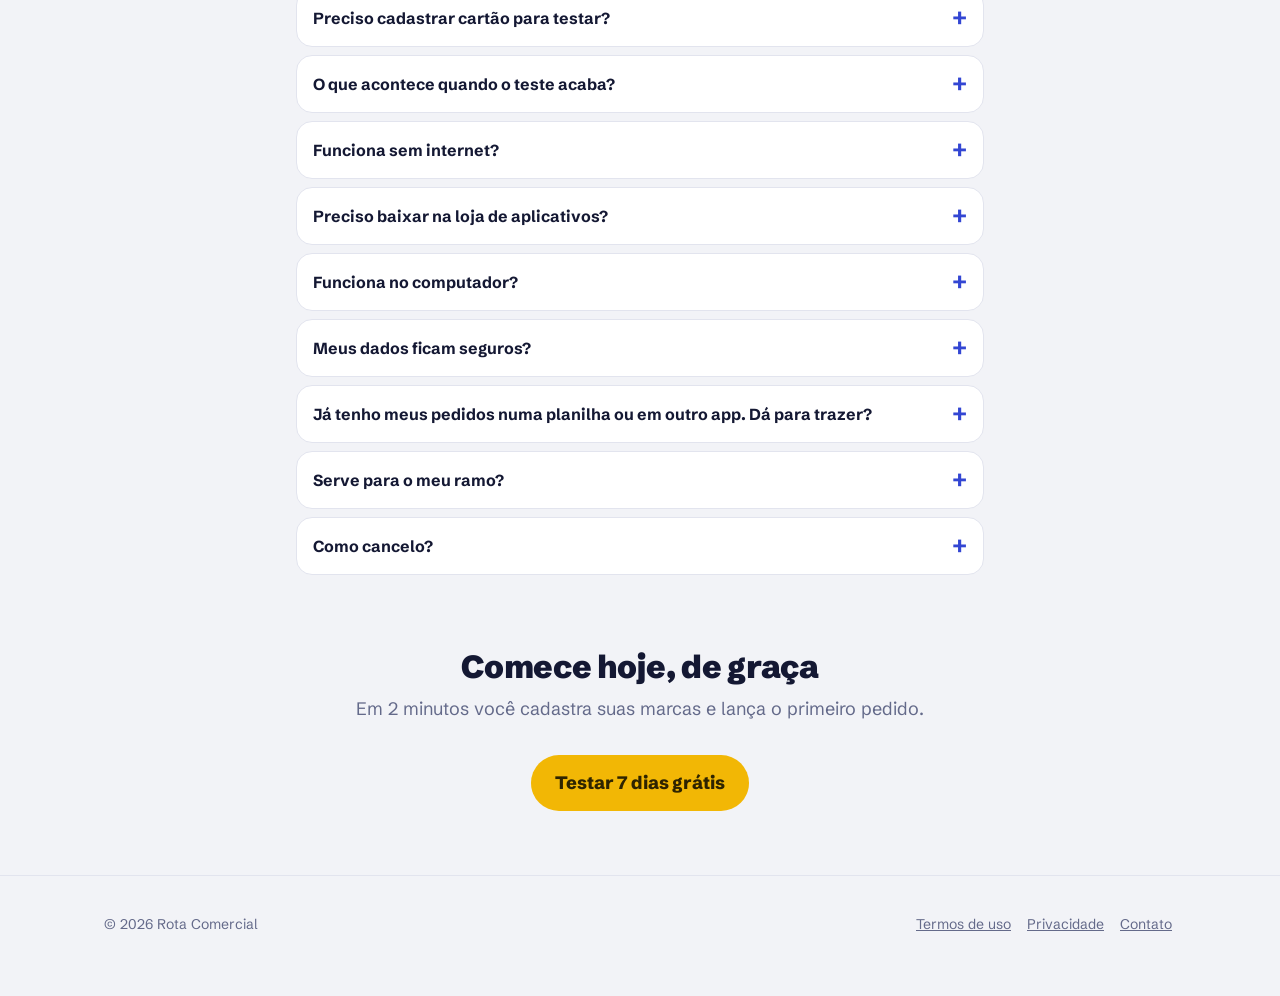
==== commit 03140c51: "Link de demonstração: ?exemplo=1 abre o app com dados de exemplo, sem pedir conta - Visitante sem co" ====
--- a/conheca/index.html
+++ b/conheca/index.html
@@ -132,7 +132,7 @@
     <p class="lead">Pedidos, comissões, metas por representada, catálogo com fotos e despesas de viagem num lugar só. Para qualquer ramo. Funciona no celular e no computador, até sem internet.</p>
     <div class="ctas">
       <a class="btn amarelo" href="../?criar=1">Testar 7 dias grátis</a>
-      <a class="btn vazado" href="#como-funciona">Ver como funciona</a>
+      <a class="btn vazado" href="../?exemplo=1">Ver o app funcionando</a>
     </div>
     <p class="miuda">Sem cartão de crédito. Depois, R$ 29,90 por mês.</p>
   </div>
